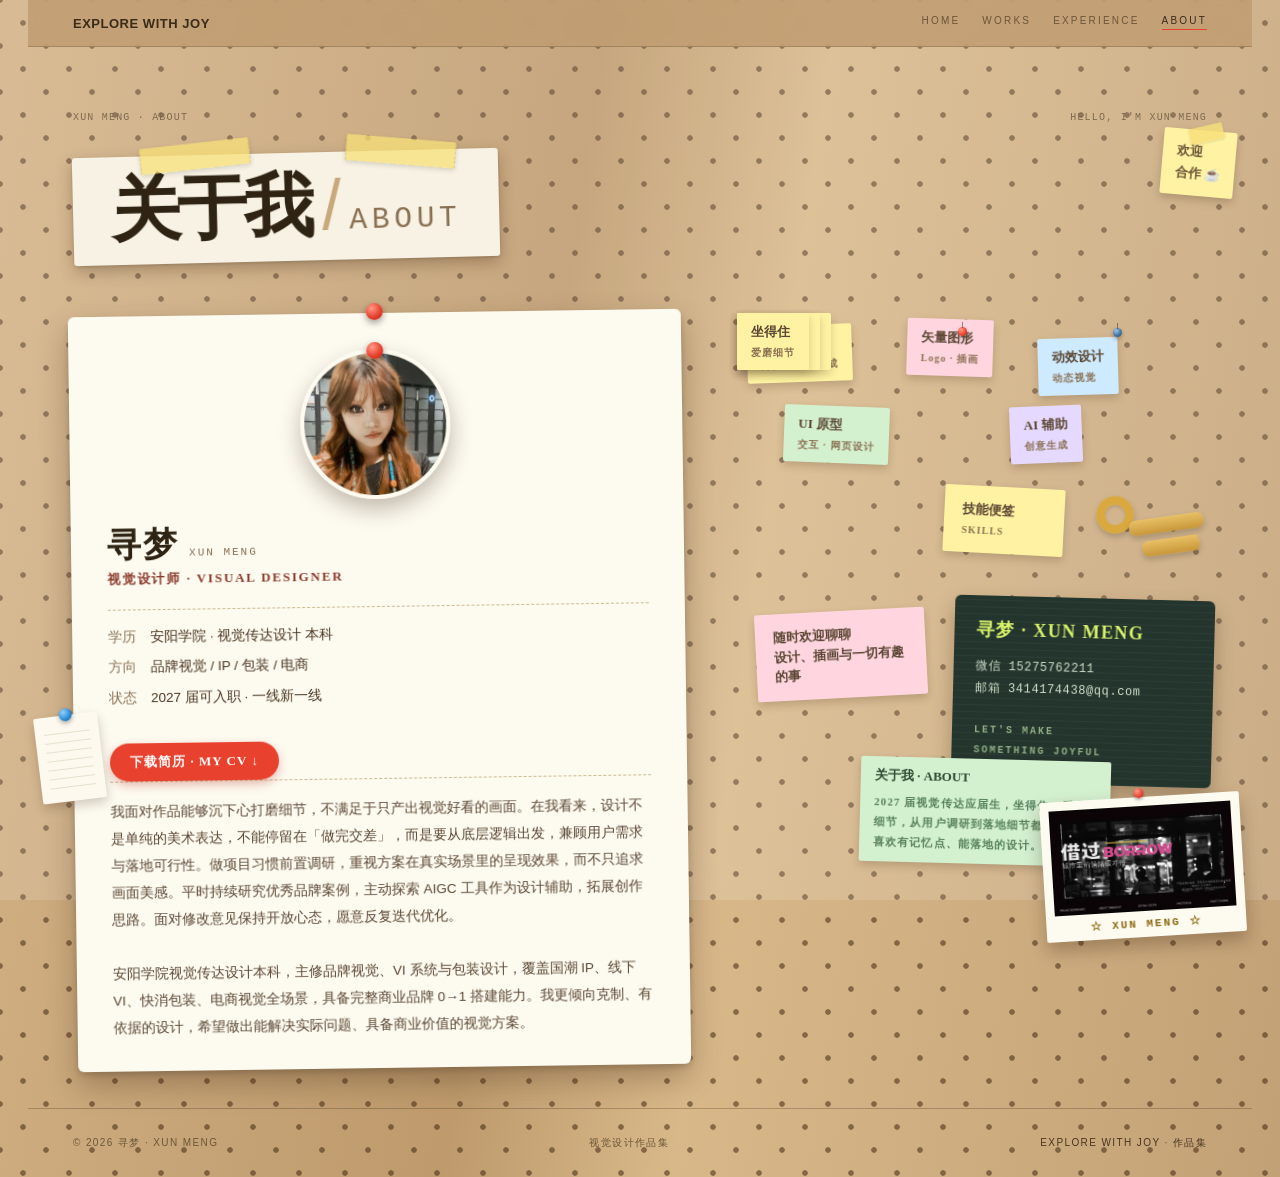
==== about.html @ b4b5da77 "update about.html" ====
<!DOCTYPE html>
<html lang="zh-CN">
<head>
<meta charset="UTF-8">
<meta name="viewport" content="width=device-width, initial-scale=1">
<title>关于 · 寻梦视觉设计作品集</title>
<link rel="stylesheet" href="style.css?v=27">
</head>
<body class="board-page">
<nav class="site-nav">
  <a class="site-logo" href="index.html">EXPLORE WITH JOY</a>
  <div class="site-links">
    <a href="index.html">HOME</a>
    <a href="works.html">WORKS</a>
    <a href="experience.html">EXPERIENCE</a>
    <a href="about.html" class="on">ABOUT</a>
  </div>
</nav>

<span class="board-deco note-yellow">欢迎<br>合作 ☕</span>
<span class="board-deco pin-paper"></span>

<main class="page-main">
  <div class="eyebrow page-eyebrow"><span>XUN MENG · ABOUT</span><span>HELLO, I'M XUN MENG</span></div>
  <div class="tape-title">
    <h1 class="page-title"><span class="t-zh">关于我</span><span class="t-slash">/</span><span class="t-en">ABOUT</span></h1>
    <span class="tape tape-l"></span><span class="tape tape-r"></span>
  </div>

  <div class="about-board">
    <!-- 证件卡 -->
    <div class="id-card">
      <a class="id-avatar" href="works.html" title="查看我的作品集">
        <span class="avatar-img"><img src="assets/avatar.webp" alt="寻梦"></span>
        <span class="avatar-hint">点击查看作品集 →</span>
      </a>
      <h2 class="id-name">寻梦<small>XUN MENG</small></h2>
      <p class="id-role">视觉设计师 · VISUAL DESIGNER</p>
      <dl class="id-meta">
        <div><dt>学历</dt><dd>安阳学院 · 视觉传达设计 本科</dd></div>
        <div><dt>方向</dt><dd>品牌视觉 / IP / 包装 / 电商</dd></div>
        <div><dt>状态</dt><dd>2027 届可入职 · 一线新一线</dd></div>
      </dl>
      <a class="id-cv" href="assets/resume.pdf" download>下载简历 · MY CV ↓</a>
      <p class="id-bio">我面对作品能够沉下心打磨细节，不满足于只产出视觉好看的画面。在我看来，设计不是单纯的美术表达，不能停留在「做完交差」，而是要从底层逻辑出发，兼顾用户需求与落地可行性。做项目习惯前置调研，重视方案在真实场景里的呈现效果，而不只追求画面美感。平时持续研究优秀品牌案例，主动探索 AIGC 工具作为设计辅助，拓展创作思路。面对修改意见保持开放心态，愿意反复迭代优化。<br><br>安阳学院视觉传达设计本科，主修品牌视觉、VI 系统与包装设计，覆盖国潮 IP、线下 VI、快消包装、电商视觉全场景，具备完整商业品牌 0→1 搭建能力。我更倾向克制、有依据的设计，希望做出能解决实际问题、具备商业价值的视觉方案。</p>
    </div>

    <!-- 板上便签与名片 -->
    <div class="about-notes">
      <span class="deco-pin p1"></span><span class="deco-pin p2"></span>
      <div class="note s1 obj clickable" data-href="works.html">平面设计<br><small>海报 · 修图合成</small></div>
      <div class="note s2 obj clickable" data-href="works.html">矢量图形<br><small>Logo · 插画</small></div>
      <div class="note s3 obj clickable" data-href="works.html">动效设计<br><small>动态视觉</small></div>
      <div class="note s4 obj clickable" data-href="works.html">UI 原型<br><small>交互 · 网页设计</small></div>
      <div class="note s5 obj clickable" data-href="works.html">AI 辅助<br><small>创意生成</small></div>
      <div class="note s6 obj clickable" data-href="works.html">国潮 IP<br><small>品牌全案方向</small></div>
      <div class="note s7 obj clickable" data-href="works.html">包装设计<br><small>快消 · 文创</small></div>
      <div class="note s8 obj clickable">坐得住<br><small>爱磨细节</small></div>
      <div class="note n1 obj clickable" data-href="works.html">技能便签<br><small>SKILLS</small></div>
      <div class="business-card obj clickable">
        <span class="bc-brand">寻梦 · XUN MENG</span>
        <p>微信 15275762211<br>邮箱 3414174438@qq.com</p>
        <span class="bc-line">LET'S MAKE<br>SOMETHING JOYFUL</span>
      </div>
      <div class="note n2 obj clickable">随时欢迎聊聊<br>设计、插画与一切有趣的事</div>
      <div class="note n3 obj clickable">关于我 · ABOUT<br><small>2027 届视觉传达应届生，坐得住、爱磨细节，从用户调研到落地细节都自己抠。喜欢有记忆点、能落地的设计。</small></div>
      <span class="deco-keys"><i class="dk-ring"></i><i class="dk-body"></i><i class="dk-body d2"></i></span>
      <span class="deco-postcard"><img src="works/brand/p23.webp" alt="明信片"><i class="dp-pin"></i></span>
    </div>
  </div>
</main>

<footer class="page-foot">
  <span>© 2026 寻梦 · XUN MENG</span>
  <span>视觉设计作品集</span>
  <span><a href="index.html">EXPLORE WITH JOY</a> · <a href="works.html">作品集</a></span>
</footer>
<script src="assets/site.js?v=5"></script>
</body>
</html>
---- style.css ----
*{box-sizing:border-box}html{color-scheme:dark}body{margin:0;background:#000;color:#f7f7f7;font-family:Arial,Helvetica,sans-serif;min-height:100svh;display:flex;flex-direction:column}header,footer{display:flex;justify-content:space-between;gap:20px;color:#707070;font-size:12px;letter-spacing:.12em;padding:30px 40px}header{border-bottom:1px solid #181818}footer{margin-top:auto;letter-spacing:.02em;font-size:13px}main{text-align:center;margin:auto 0;padding:70px 16px 50px}.meta{font-size:18px;margin-bottom:46px}.meta span{color:#777;margin-left:20px}h1{font-size:clamp(28px,5.5vw,96px);line-height:1.22;letter-spacing:-.045em;font-weight:400;margin:0}.intro{display:block}.words{position:relative;display:flex;align-items:center;justify-content:center;min-height:1.32em;margin-top:.06em;touch-action:pan-y pinch-zoom}.word{display:inline-flex;flex-shrink:0}.space{width:.25em}.letter{pointer-events:none;display:inline-grid;position:relative;align-items:center;height:1.08em;flex-shrink:0;transition:padding-inline .3s cubic-bezier(.22,1,.36,1)}.char{grid-area:1/1;line-height:1;justify-self:center}.letter.active .char,.letter.pending .char{visibility:hidden}.letter.returning .char{animation:letter-pop .2s ease-out both}@keyframes letter-pop{from{transform:scale(.92)}to{transform:scale(1)}}.sticker{position:absolute;top:calc(50% + var(--offset,0em));left:50%;translate:-50% -50%;z-index:1;pointer-events:none}.sticker img{display:block;height:var(--height,1.122em);width:auto;max-width:var(--maxwidth,1.377em);object-fit:contain}.hit-layer{position:absolute;inset:0;z-index:3;color:transparent;user-select:none;pointer-events:none;display:flex;align-items:center;justify-content:center}.hit{display:inline-flex;align-items:center;pointer-events:auto;height:1.35em;line-height:1}.description{font-size:clamp(17px,1.7vw,26px);line-height:1.65;margin:50px 0 34px;color:#e5e5e5;letter-spacing:-.015em}.controls{display:flex;justify-content:center;gap:10px}button{font:14px Arial,sans-serif;border:1px solid #303030;background:#101010;color:#ddd;padding:12px 19px;border-radius:999px;cursor:pointer;transition:background .2s,border-color .2s}button:hover{background:#202020;border-color:#555}button:focus-visible{outline:2px solid white;outline-offset:4px}button:disabled{opacity:.4;cursor:wait}.hint{font-size:13px;color:#737373;margin:18px 0 0;min-height:20px}@media(max-width:640px){header,footer{padding:22px 20px;font-size:10px;letter-spacing:.04em}header span:last-child{display:none}main{padding:70px 8px 60px}.meta{font-size:14px;margin-bottom:35px}h1{font-size:5.7vw;letter-spacing:-.04em}.description{margin:38px 22px 28px;font-size:16px}.desktop{display:none}footer{font-size:11px;flex-direction:column;align-items:center;gap:8px}}@media(prefers-reduced-motion:reduce){.letter{transition:none}.letter .char{animation:none!important}.sticker{display:none}}
/* Portfolio composition */
html{background:#080808}body{background:#080808;color:#f2f0e9;min-height:100svh;padding:0 3.5vw;overflow-x:hidden}header,footer{padding:30px 0;font:10px/1.4 'Courier New',monospace;letter-spacing:.08em;color:#898984;align-items:center}header{border-bottom:1px solid #292925}.identity{color:#f2f0e9;font-size:12px;display:flex;align-items:center;gap:10px}.identity b{font-size:26px;color:#d8f36a;font-weight:400}main{width:100%;margin:auto 0;padding:80px 0;text-align:left}.eyebrow{display:flex;justify-content:space-between;font:10px/1.4 'Courier New',monospace;letter-spacing:.12em;color:#90908a;margin:0 0 22px}h1{font-size:12.5vw;letter-spacing:-.075em;line-height:1.1;font-weight:400}.words{min-height:1.5em;margin:0;justify-content:center}.letter,.hit{transition:padding-inline .38s cubic-bezier(.22,1,.36,1)}.hit-layer{justify-content:center}.sticker img{height:.96em;max-width:1.05em}.under-title{display:flex;align-items:flex-start;justify-content:space-between;margin-top:38px;padding-top:26px;border-top:1px solid #292925}.under-title p{margin:0;font-size:14px;line-height:1.9;letter-spacing:.07em}.under-title p span{font-size:12px;color:#777771;letter-spacing:0}.under-title .disciplines{font:10px/1.7 'Courier New',monospace;letter-spacing:.08em;color:#a4a49c;text-align:right}.spark{font-size:48px;color:#d8f36a;line-height:1;position:absolute;left:50%;transform:translateX(-50%)}footer{border-top:1px solid #292925;gap:12px;margin-top:0}.foot-left{display:flex;align-items:center;gap:9px}.dot{width:5px;height:5px;border-radius:50%;background:#d8f36a}.controls{gap:14px}button{padding:7px 0;font:10px 'Courier New',monospace;border:0;border-bottom:1px solid #414139;border-radius:0;background:transparent;color:#96968d}button:hover{background:transparent;color:#d8f36a;border-color:#d8f36a}.hint{position:absolute;width:1px;height:1px;overflow:hidden;clip-path:inset(50%);margin:0}@media(max-width:640px){body{padding:0 6vw}header,footer{padding:22px 0;flex-direction:row;font-size:9px;letter-spacing:0}header span:nth-child(2){display:none}header span:last-child{display:block}.identity{font-size:10px}main{padding:65px 0}.eyebrow{font-size:8px}.edition{display:none}h1{font-size:11.6vw;letter-spacing:-.07em}.under-title{margin-top:28px;gap:20px}.under-title p{font-size:12px}.under-title p span{font-size:10px}.under-title .disciplines{font-size:8px}.spark{display:none}.foot-left{font-size:8px;max-width:125px}.foot-right{display:none}.controls{gap:12px}button{font-size:9px}}

/* Separate the name and word; preserve a single line. */
h1{font-size:11.8vw}.space{width:.28em}.sticker img{height:var(--height,1.12em);max-width:var(--maxwidth,1.377em)}@media(max-width:640px){h1{font-size:10.9vw}}

@media(prefers-reduced-motion:reduce){.letter,.hit{transition:none}}
/* Bold resting title and matching pointer hit areas. */
h1{font-weight:700}

.letter.returning .char{animation:letter-soft-return .62s cubic-bezier(.22,1,.36,1) both}
@keyframes letter-soft-return{0%,20%{opacity:0;transform:scale(.88)}65%{opacity:1;transform:scale(1.035)}100%{opacity:1;transform:scale(1)}}
@media(prefers-reduced-motion:reduce){.letter.returning .char{animation:none}}
/* Scattered editorial typography, generous central whitespace. */
body{padding:0 2.2vw}.editorial-top{display:grid;grid-template-columns:1fr 230px 260px;gap:5vw;align-items:start;border:0;padding:30px 0;color:#c5c3bc;letter-spacing:0;font:13px/1.35 Arial,Helvetica,sans-serif}.editorial-top p{margin:0}.focus-block{display:flex;gap:10px}.small-label{white-space:nowrap}.editorial-top h2{font:italic 15px/1.2 Georgia,serif;color:#89877f;font-weight:400;margin:0 0 19px}.about-block p,.note-block p{font-size:12px;line-height:1.6}.editorial-hero{position:relative;margin:auto 0;padding:72px 0;isolation:isolate}.floating-tag{position:absolute;z-index:4;pointer-events:none;background:#d9d7cd;color:#25251f;padding:8px 12px;border:1px dashed #929188;border-radius:8px;font:15px/1.15 Arial,sans-serif;letter-spacing:-.025em}.tag-one{left:8%;top:21%;transform:rotate(-5deg)}.tag-two{right:5%;top:14%;transform:rotate(4deg)}.tag-three{right:23%;bottom:8%;transform:rotate(-3deg)}.editorial-bottom{display:grid;grid-template-columns:1fr auto 1fr;align-items:end;border:0;padding:24px 0 30px;letter-spacing:0;color:#aaa89f}.folio-note{font:10px/1.4 'Courier New',monospace;margin:0 0 22px}.editorial-bottom .controls{justify-content:flex-start;gap:8px;align-items:center}.editorial-bottom button,.home-pill{display:inline-flex;align-items:center;justify-content:center;min-height:34px;padding:6px 22px;border:1px solid #737168;border-radius:50%;font:12px/1.2 Arial,sans-serif;background:transparent;color:#d8d6ce}.home-pill{background:#e1dfd5;color:#191914;border-color:#e1dfd5}.editorial-bottom button:hover{border-color:#d8f36a;color:#d8f36a}.bottom-middle{font:10px/1.4 Arial,sans-serif;padding-bottom:7px}.bottom-right{display:flex;flex-direction:column;align-items:flex-end;gap:28px}.bottom-right time{font:28px/1 'Courier New',monospace;padding:7px 18px;border:1px solid #737168;border-radius:50%;color:#e1dfd5;font-variant-numeric:tabular-nums}.bottom-right>span{font:9px/1.4 Arial,sans-serif;letter-spacing:.08em}@media(max-width:700px){body{padding:0 5vw}.editorial-top{grid-template-columns:1fr 1fr;gap:25px 16px;padding-top:25px;font-size:11px}.focus-block{grid-column:1/-1}.editorial-top h2{margin-bottom:10px;font-size:13px}.about-block p,.note-block p{font-size:10px}.editorial-hero{padding:85px 0}.floating-tag{font-size:10px;padding:5px 8px}.tag-one{left:3%;top:18%}.tag-two{right:1%;top:21%}.tag-three{right:17%;bottom:12%}.editorial-bottom{grid-template-columns:1fr auto;gap:18px;padding-bottom:22px}.bottom-middle{display:none}.folio-note{font-size:8px;margin-bottom:15px}.editorial-bottom button,.home-pill{padding:6px 11px;font-size:10px;min-height:30px}.editorial-bottom .controls{gap:5px}.bottom-right{gap:18px}.bottom-right time{font-size:21px;padding:6px 12px}.bottom-right>span{font-size:7px}}

.letter,.hit{transition-duration:.55s}
@media(prefers-reduced-motion:reduce){.letter,.hit{transition:none}}

#background-video{position:fixed;inset:0;width:100%;height:100%;object-fit:cover;z-index:0;pointer-events:none;display:none}.video-shade{position:fixed;inset:0;background:rgba(0,0,0,.48);z-index:1;pointer-events:none;display:none}body.has-video #background-video,body.has-video .video-shade{display:block}.editorial-top,.editorial-hero,.editorial-bottom{position:relative;z-index:2}.editorial-bottom .controls{flex-wrap:wrap}.editorial-bottom button[hidden]{display:none}body.has-video .editorial-top,body.has-video .editorial-top h2,body.has-video .editorial-bottom{color:#e7e5dd}

/* User-provided background preview. */
body{background:#080808 none center center / cover no-repeat fixed}body::before{content:"";position:fixed;inset:0;background:rgba(0,0,0,.24);pointer-events:none;z-index:0}.editorial-top,.editorial-top h2,.editorial-bottom{color:#d9dedb}

body{background:#080808}
/* Dark typography over the video. */
body{color:#17201e;background:#e8ece8}body::before{background:rgba(255,255,255,.12)}.video-shade{background:rgba(255,255,255,.24)}
.editorial-top,.editorial-top h2,.editorial-bottom,body.has-video .editorial-top,body.has-video .editorial-top h2,body.has-video .editorial-bottom{color:#24322e}
.editorial-top h2,body.has-video .editorial-top h2{color:#43534d}
.editorial-bottom button,.bottom-right time{color:#17201e;border-color:#52645b;background:rgba(255,255,255,.16)}.home-pill{background:#23352d;color:#f5f6ef;border-color:#23352d}
.editorial-bottom button:hover{background:#23352d;color:#fff;border-color:#23352d}button:focus-visible{outline-color:#23352d}.floating-tag{background:#e2e7de;color:#203128;border-color:#7a8a7d}

.letter.returning .char{animation-duration:var(--exit-duration,620ms)}

/* ========== 作品集站点：导航 / 画廊 / 灯箱 / 关于 ========== */
.site-nav{position:sticky;top:0;z-index:50;display:flex;justify-content:space-between;align-items:center;gap:18px;padding:16px 3.5vw;background:rgba(232,236,232,.9);backdrop-filter:blur(10px);border-bottom:1px solid #c9d0c6}
.site-logo{font:700 13px/1 Arial,sans-serif;letter-spacing:.04em;color:#17201e;text-decoration:none}
.site-links{display:flex;gap:22px}
.site-links a{font:10px/1 Arial,sans-serif;letter-spacing:.22em;color:#5a6a60;text-decoration:none;padding-bottom:3px;border-bottom:1px solid transparent}
.site-links a:hover{color:#23352d}
.site-links a.on{color:#17201e;border-bottom-color:#d8f36a}
.page-main{width:100%;margin:0 auto;padding:64px 3.5vw 40px;max-width:1500px}
.page-eyebrow{margin-bottom:26px}
.page-title{font-size:clamp(38px,6.5vw,84px);letter-spacing:-.05em;line-height:1.05;color:#17201e;margin:0 0 8px}
.title-slash{color:#7a8a7d;font-weight:400;margin:0 .18em}
.cat-tabs{display:flex;flex-wrap:wrap;gap:10px;margin:34px 0 30px}
.cat-tab{display:inline-flex;align-items:baseline;gap:9px;min-height:40px;padding:8px 20px;border:1px solid #b9c2b6;border-radius:999px;background:transparent;color:#3c4c42;font:13px/1 Arial,sans-serif;cursor:pointer;transition:background .2s,border-color .2s,color .2s}
.cat-tab:hover{border-color:#52645b}
.cat-tab.on{background:#23352d;border-color:#23352d;color:#f5f6ef}
.cat-no{font:9px/1 'Courier New',monospace;color:#7a8a7d}
.cat-tab.on .cat-no{color:#d8f36a}
.cat-en{font:8px/1 Arial,sans-serif;letter-spacing:.18em;color:#7a8a7d}
.cat-tab.on .cat-en{color:#a9bba8}
.gallery-wrap{min-height:40vh}
.works-intro{
  max-width:720px;
  margin:0 auto 28px;
  padding:18px 22px;
  background:rgba(253,250,240,.85);
  border-left:3px solid var(--acc,#e8422f);
  border-radius:3px;
  font-size:14.5px;
  line-height:1.9;
  color:#5a4a35;
  box-shadow:0 4px 12px rgba(56,34,14,.12);
  rotate:-0.4deg;
}
.cat-desc{font-size:14px;line-height:1.95;color:#43534d;max-width:920px;margin:0 0 30px}
.cat-tag{display:block;font:700 12px/1.5 Arial,sans-serif;letter-spacing:.18em;color:#17201e;margin-bottom:10px}
.gallery{display:grid;grid-template-columns:repeat(auto-fill,minmax(280px,1fr));gap:18px}
.work-card{margin:0;position:relative;cursor:zoom-in;overflow:hidden;border-radius:6px;background:#dfe4dc;border:1px solid #d3dacd}
.work-card img{display:block;width:100%;height:auto;transition:transform .5s cubic-bezier(.22,1,.36,1)}
.work-card:hover img{transform:scale(1.04)}
.work-card figcaption{position:absolute;left:0;right:0;bottom:0;display:flex;align-items:baseline;gap:10px;padding:26px 16px 12px;background:linear-gradient(transparent,rgba(16,24,20,.82));color:#eef2ec;font-size:12.5px;line-height:1.5;letter-spacing:.02em}
.w-no{font:9px/1 'Courier New',monospace;color:#d8f36a}
.gallery-empty{padding:70px 20px;text-align:center;color:#7a8a7d;font-size:14px;letter-spacing:.06em;border:1px dashed #b9c2b6;border-radius:8px}
.page-foot{display:flex;justify-content:space-between;gap:16px;padding:26px 3.5vw;border-top:1px solid #c9d0c6;color:#7a8a7d;font:10px/1.6 Arial,sans-serif;letter-spacing:.14em}
.page-foot a{color:#43534d;text-decoration:none}
.page-foot a:hover{color:#d8f36a}
.lightbox{position:fixed;inset:0;z-index:200;background:rgba(9,13,11,.93);display:flex;align-items:center;justify-content:center;padding:4vh 4vw}
.lightbox[hidden]{display:none}
.lb-figure{margin:0;display:flex;flex-direction:column;align-items:center;gap:16px;max-width:min(94vw,1500px)}
#lbImg{max-width:100%;max-height:80vh;object-fit:contain;border-radius:4px}
#lbCap{color:#cfd6cf;font:12px/1.6 Arial,sans-serif;letter-spacing:.05em}
.lb-close,.lb-prev,.lb-next{position:fixed;z-index:201;width:52px;height:52px;border-radius:50%;border:1px solid #5a6a60;background:rgba(20,28,24,.5);color:#eef2ec;font:26px/1 Arial,sans-serif;cursor:pointer;display:flex;align-items:center;justify-content:center}
.lb-close{top:22px;right:22px}.lb-prev{left:18px;top:50%;translate:0 -50%}.lb-next{right:18px;top:50%;translate:0 -50%}
.lb-close:hover,.lb-prev:hover,.lb-next:hover{border-color:#d8f36a;color:#d8f36a}
body.lb-open{overflow:hidden}
.about-grid{display:grid;grid-template-columns:1.6fr 1fr;gap:56px;margin-top:38px}
.about-text h2{font:italic 20px/1.3 Georgia,serif;color:#23352d;font-weight:400;margin:34px 0 14px}
.about-text h2:first-child{margin-top:0}
.about-text p{font-size:15px;line-height:2;color:#43534d;margin:0 0 12px}
.about-text strong{color:#17201e}
.skill-list{list-style:none;margin:0;padding:0;display:flex;flex-wrap:wrap;gap:10px}
.skill-list li{border:1px solid #b9c2b6;border-radius:999px;padding:7px 16px;font:12px/1 Arial,sans-serif;color:#3c4c42}
.about-card{position:relative;align-self:start;border:1px solid #c9d0c6;border-radius:10px;background:#f2f4ee;padding:34px 30px 30px;overflow:hidden}
.about-card h3{font:700 12px/1 Arial,sans-serif;letter-spacing:.22em;color:#17201e;margin:0 0 18px}
.about-card dl{display:grid;grid-template-columns:64px 1fr;gap:10px 0;margin:0 0 30px;font-size:13px;line-height:1.5}
.about-card dt{color:#7a8a7d}.about-card dd{color:#23352d;margin:0}
.card-seal{position:absolute;right:-6px;bottom:-10px;width:104px;height:104px;border:1.5px solid #52645b;border-radius:50%;display:flex;align-items:center;justify-content:center;font:700 30px/1 'Courier New',monospace;color:#52645b;rotate:-12deg;opacity:.5}
@media(max-width:700px){.site-nav{padding:14px 5vw}.site-links{gap:14px}.site-links a{letter-spacing:.14em;font-size:9px}.page-main{padding:46px 5vw 30px}.cat-tabs{gap:8px}.cat-tab{padding:7px 13px;font-size:12px;gap:6px}.cat-en{display:none}.gallery{grid-template-columns:repeat(auto-fill,minmax(150px,1fr));gap:10px}.cat-desc{font-size:12.5px}.about-grid{grid-template-columns:1fr;gap:34px}.lb-prev{left:8px}.lb-next{right:8px}.page-foot{flex-direction:column;gap:8px;align-items:center;text-align:center}}

/* ========== v3 洞洞板工作台风格（作品页 / 关于页） ========== */
body.board-page{background-color:var(--board,#c9a97c);color:var(--ink2,#4a3620);background-image:
  radial-gradient(circle at 50% 50%, rgba(66,40,17,.55) 2.4px, rgba(66,40,17,.12) 3px, transparent 3.6px),
  radial-gradient(circle at 50% 50%, rgba(66,40,17,.55) 2.4px, rgba(66,40,17,.12) 3px, transparent 3.6px),
  linear-gradient(98deg,#d3b286 0%,#be9a6c 42%,#d8b889 58%,#c2a176 100%);
  background-size:46px 46px,46px 46px,cover;background-position:0 0,23px 23px,0 0}
.board-page .site-nav{background:var(--navbg,rgba(193,157,113,.86));border-bottom:1px solid rgba(var(--inkrgb,74,54,32),.25);backdrop-filter:blur(8px)}
.board-page .site-logo{color:var(--ink,#3a2c1a)}
.board-page .site-links a{color:var(--ink3,#6b5638)}
.board-page .site-links a:hover{color:#2f2413}
.board-page .site-links a.on{color:var(--ink,#3a2c1a);border-bottom-color:var(--acc,#e8422f)}
.board-page .page-eyebrow{color:var(--ink3,#6b5638)}
.board-page .page-eyebrow span{color:var(--ink3,#6b5638)}
.tape-title{position:relative;display:inline-block;background:#f7f2e3;padding:16px 38px 18px;border-radius:3px;box-shadow:0 6px 16px rgba(56,34,14,.3),0 1px 3px rgba(0,0,0,.15);rotate:-1.4deg;margin:2px 0 8px}
.tape-title .page-title{margin:0;color:#2f2413;font-size:clamp(34px,5.5vw,72px);display:flex;align-items:baseline;gap:.16em}
.tape-title .t-slash{color:var(--board,#c9a97c);font-weight:400}
.tape-title .t-en{font:400 .42em/1 'Courier New',monospace;color:#8a7052;letter-spacing:.16em}
.tape{position:absolute;width:110px;height:26px;top:-12px;background:rgba(247,224,120,.75);box-shadow:0 2px 5px rgba(0,0,0,.14);border-left:1px dashed rgba(120,100,60,.2);border-right:1px dashed rgba(120,100,60,.2)}
.tape-l{left:16%;rotate:-5deg}.tape-r{right:10%;rotate:6deg}
.cat-tabs{margin:42px 0 26px}
.cat-tab{display:inline-flex;align-items:baseline;gap:8px;min-height:42px;padding:10px 22px;border:0;border-radius:2px;box-shadow:0 5px 10px rgba(56,34,14,.22);background:#fff3a3;color:#5a4632;font:700 15px/1 楷体,KaiTi,STKaiti,"Segoe Script",cursive;cursor:pointer;transform:rotate(var(--rot,-2deg));transition:transform .25s cubic-bezier(.22,1,.36,1),box-shadow .25s,background .25s}
.cat-tab .cat-no{font:700 10px/1 'Courier New',monospace;color:var(--accd,#b02313)}
.cat-tab:hover{transform:rotate(0) translateY(-3px);box-shadow:0 9px 16px rgba(56,34,14,.3)}
.cat-tab.on{transform:rotate(0) translateY(-4px) scale(1.05);box-shadow:0 0 0 3px #fff,0 10px 18px rgba(56,34,14,.32);color:#2f2413;z-index:2}
.cat-tab.on::after{content:"";position:absolute;top:-7px;left:50%;margin-left:-6px;width:13px;height:13px;border-radius:50%;background:radial-gradient(circle at 35% 30%,var(--accl,#ff9b87),var(--acc,#e8422f) 55%,var(--accd,#b02313));box-shadow:0 2px 5px rgba(0,0,0,.35)}
.sticky-n1{--rot:-2deg;background:#fff3a3}.sticky-n2{--rot:1.5deg;background:#ffd6e0}.sticky-n3{--rot:-1.2deg;background:#cdeaff}.sticky-n4{--rot:2deg;background:#d3f0cf}.sticky-n5{--rot:-2.4deg;background:#e6d9ff}
.cat-desc{background:rgba(255,250,235,.82);padding:15px 20px;border-radius:6px;box-shadow:0 3px 8px rgba(56,34,14,.18);font-size:14px;line-height:1.95;color:#5a4632;max-width:960px;margin:0 0 34px}
.cat-tag{display:block;font:700 13px/1.5 楷体,KaiTi,STKaiti;letter-spacing:.16em;color:#8a3a2a;margin-bottom:8px}
.gallery{display:grid;grid-template-columns:repeat(auto-fill,minmax(280px,1fr));gap:26px 22px;padding:14px 4px 30px}
.work-card{margin:0;background:#fbf6e8;padding:10px 10px 6px;border-radius:4px;box-shadow:0 8px 16px rgba(56,34,14,.28),0 2px 4px rgba(0,0,0,.14);cursor:zoom-in;position:relative;transform:rotate(var(--tilt,0deg));animation:pin-in .55s cubic-bezier(.22,1,.36,1) both;animation-delay:var(--d,0ms);transition:transform .3s cubic-bezier(.22,1,.36,1),box-shadow .3s}
.tilt-l{--tilt:-1.1deg}.tilt-r{--tilt:1.1deg}
.work-card::before{content:"";position:absolute;top:-8px;left:50%;margin-left:-7px;width:15px;height:15px;border-radius:50%;background:radial-gradient(circle at 35% 30%,var(--accl,#ff9b87),var(--acc,#e8422f) 55%,var(--accd,#b02313));box-shadow:0 3px 6px rgba(0,0,0,.35);z-index:2}
.work-card:hover{transform:rotate(0deg) translateY(-7px) scale(1.025);box-shadow:0 16px 30px rgba(56,34,14,.38),0 3px 6px rgba(0,0,0,.15);z-index:6}
.work-card:hover::before{transform:scale(1.15)}
.thumb{display:block;background:#fff;padding:6px;border:1px solid #e3dbc8;border-radius:2px;overflow:hidden}
.thumb img{display:block;width:100%;height:auto;transition:transform .45s cubic-bezier(.22,1,.36,1)}
.work-card:hover .thumb img{transform:scale(1.05)}
.work-card figcaption{position:static;display:flex;gap:9px;align-items:baseline;padding:10px 5px 5px;background:none;color:#5a4632;font:600 13.5px/1.5 楷体,KaiTi,STKaiti,"Segoe Script",cursive;letter-spacing:.02em}
.w-no{font:700 10px/1 'Courier New',monospace;color:var(--accd,#b02313)}
@keyframes pin-in{0%{opacity:0;transform:translateY(30px) rotate(calc(var(--tilt,0deg)*2.5)) scale(.9)}100%{opacity:1;transform:translateY(0) rotate(var(--tilt,0deg)) scale(1)}}
.gallery-empty{padding:80px 20px;text-align:center;color:var(--ink3,#6b5638);font:700 15px/1.8 楷体,KaiTi,STKaiti;letter-spacing:.05em;background:rgba(255,250,235,.7);border:2px dashed #b9935f;border-radius:8px}
.board-page .page-foot{border-top:1px solid rgba(var(--inkrgb,74,54,32),.3);color:var(--ink3,#6b5638)}
.board-page .page-foot a{color:var(--ink2,#4a3620)}
.board-page .page-foot a:hover{color:var(--acc,#e8422f)}
.board-deco{position:fixed;z-index:3;pointer-events:none}
.note-yellow{right:3.5vw;top:130px;background:#fff3a3;padding:11px 14px;font:700 13px/1.7 楷体,KaiTi,STKaiti;color:var(--ink3,#6b5638);rotate:5deg;box-shadow:0 4px 9px rgba(56,34,14,.22);border-radius:2px}
.note-yellow::after{content:"";position:absolute;top:-5px;right:14px;width:34px;height:16px;background:rgba(247,224,120,.8);rotate:-18deg;box-shadow:0 1px 3px rgba(0,0,0,.12)}
.pin-paper{left:3vw;bottom:11vh;width:64px;height:86px;background:#fdf9ee;rotate:-7deg;box-shadow:0 5px 11px rgba(56,34,14,.22);border-radius:2px}
.pin-paper::before{content:"";position:absolute;top:-7px;left:50%;margin-left:-6px;width:13px;height:13px;border-radius:50%;background:radial-gradient(circle at 35% 30%,#8fd3ff,#2e8fd8 55%,#1a5f96);box-shadow:0 2px 5px rgba(0,0,0,.32)}
.pin-paper::after{content:"";position:absolute;inset:14px 9px;background:repeating-linear-gradient(0deg,#d8cfba 0 1px,transparent 1px 9px);opacity:.6}
.photo-snap{right:5vw;bottom:9vh;width:98px;height:118px;background:#fff url(works/ip/p05.webp) center 42%/cover no-repeat;padding:0;rotate:3.5deg;box-shadow:0 7px 14px rgba(56,34,14,.26);border-radius:2px}
.photo-snap::after{content:"神守人间";position:absolute;left:0;right:0;bottom:0;background:#fff;padding:6px 8px 8px;font:600 11px/1.4 楷体,KaiTi,STKaiti;color:#5a4632;text-align:center}
.lightbox{background:rgba(30,22,12,.93)}
#lbImg{border:14px solid #fdfaf0;box-shadow:0 12px 40px rgba(0,0,0,.55);border-radius:4px}
#lbCap{color:#e9dfc8}
.lb-close,.lb-prev,.lb-next{border-color:#8a7052;color:#f3ead6;background:rgba(40,28,14,.55)}
.lb-close:hover,.lb-prev:hover,.lb-next:hover{border-color:var(--acc,#e8422f);color:var(--accl,#ffb3a6)}
@media(max-width:700px){body.board-page{background-size:38px 38px,38px 38px,cover;background-position:0 0,19px 19px,0 0}.tape-title{padding:14px 22px 15px;rotate:-2deg}.tape{width:70px;height:20px;top:-9px}.cat-tabs{gap:9px}.cat-tab{padding:8px 15px;font-size:13px}.gallery{grid-template-columns:repeat(auto-fill,minmax(148px,1fr));gap:18px 12px}.work-card{padding:7px 7px 4px}.work-card figcaption{font-size:11.5px}.note-yellow{display:none}.pin-paper{display:none}.photo-snap{display:none}}

/* ========== v3 关于页：证件卡 / 便签 / 名片 ========== */
.about-board{display:grid;grid-template-columns:1.5fr 1.15fr;gap:52px;margin-top:44px;align-items:start}
.id-card{position:relative;background:#fdfaf0;border-radius:6px;box-shadow:0 14px 30px rgba(56,34,14,.3),0 3px 6px rgba(0,0,0,.16);padding:36px 36px 30px;rotate:-.8deg;animation:pin-in .6s cubic-bezier(.22,1,.36,1) both}
.id-card::before{content:"";position:absolute;top:-10px;left:50%;margin-left:-8px;width:17px;height:17px;border-radius:50%;background:radial-gradient(circle at 35% 30%,var(--accl,#ff9b87),var(--acc,#e8422f) 55%,var(--accd,#b02313));box-shadow:0 3px 7px rgba(0,0,0,.38);z-index:2}
.id-avatar{display:block;position:relative;width:150px;height:150px;margin:0 auto 24px;text-decoration:none;border-radius:50%;animation:pin-in .6s cubic-bezier(.22,1,.36,1) both}
.avatar-img{display:flex;align-items:center;justify-content:center;width:100%;height:100%;border-radius:50%;background:repeating-linear-gradient(45deg,#e9e2ce 0 8px,#f4eedd 8px 16px);border:4px solid #fdfaf0;box-shadow:0 10px 22px rgba(56,34,14,.3),inset 0 0 0 2px #e3dbc8;overflow:hidden;transition:transform .3s cubic-bezier(.22,1,.36,1),box-shadow .3s;rotate:-2deg}
.avatar-img img{display:block;width:100%;height:100%;object-fit:cover}
.avatar-seal{width:58px;height:58px;border-radius:50%;border:2.5px solid #8a3a2a;display:flex;align-items:center;justify-content:center;font:700 26px/1 楷体,KaiTi,STKaiti;color:#8a3a2a;background:#fdfaf0;rotate:8deg;box-shadow:0 2px 5px rgba(0,0,0,.12)}
.id-avatar::before{content:"";position:absolute;top:-7px;left:50%;margin-left:-8px;width:17px;height:17px;border-radius:50%;background:radial-gradient(circle at 35% 30%,var(--accl,#ff9b87),var(--acc,#e8422f) 55%,var(--accd,#b02313));box-shadow:0 3px 7px rgba(0,0,0,.38);z-index:2}
.avatar-hint{position:absolute;left:50%;bottom:-30px;translate:-50% 0;white-space:nowrap;font:700 12px/1.5 楷体,KaiTi,STKaiti;color:var(--ink3,#6b5638);background:rgba(255,250,235,.92);padding:5px 12px;border-radius:999px;box-shadow:0 3px 8px rgba(56,34,14,.22);opacity:0;transition:opacity .25s,transform .25s}
.id-avatar:hover .avatar-img{transform:scale(1.06) rotate(0);box-shadow:0 16px 30px rgba(56,34,14,.38)}
.id-avatar:hover .avatar-hint{opacity:1;transform:translateY(-4px)}
.id-avatar:hover{rotate:0deg}
.id-name{font:700 34px/1.1 楷体,KaiTi,STKaiti;color:#2f2413;margin:0 0 6px;letter-spacing:.06em}
.id-name small{font:400 11px/1 'Courier New',monospace;color:#8a7052;letter-spacing:.18em;margin-left:10px}
.id-role{font:600 13px/1.5 楷体,KaiTi,STKaiti;color:#8a3a2a;letter-spacing:.14em;margin:0 0 20px}
.id-meta{display:grid;gap:9px;margin:0 0 18px;border-top:1px dashed #cbb98f;padding-top:16px}
.id-meta>div{display:flex;gap:14px;font-size:13.5px;line-height:1.6}
.id-meta dt{color:#8a7052;white-space:nowrap}
.id-meta dd{color:var(--ink2,#4a3620);margin:0}
.id-bio{font-size:13.5px;line-height:2;color:#5a4632;margin:0;border-top:1px dashed #cbb98f;padding-top:16px}
.about-notes{display:flex;flex-wrap:wrap;gap:14px;position:relative}
.note{background:#fff3a3;padding:9px 14px;border-radius:2px;box-shadow:0 4px 9px rgba(56,34,14,.2);font:700 13px/1.5 楷体,KaiTi,STKaiti;color:#5a4632;rotate:var(--nr,0deg)}
.note small{color:#8a7052;font-size:10px;letter-spacing:.1em}
.s1{--nr:-2deg;background:#fff3a3}.s2{--nr:1.8deg;background:#ffd6e0}.s3{--nr:-1.6deg;background:#cdeaff}.s4{--nr:2.2deg;background:#d3f0cf}.s5{--nr:-2.3deg;background:#e6d9ff}
.n1{--nr:3deg;background:#fff3a3;padding:14px 18px;align-self:start}
.n2{--nr:-3deg;background:#ffd6e0;padding:14px 18px;align-self:end}
.business-card{width:min(100%,260px);background:#23352d;color:#f3ead6;border-radius:6px;padding:24px 22px;box-shadow:0 10px 20px rgba(56,34,14,.3);rotate:1.5deg;position:relative;overflow:hidden}
.business-card::before{content:"";position:absolute;inset:0;background:repeating-linear-gradient(0deg,rgba(255,255,255,.04) 0 1px,transparent 1px 7px);pointer-events:none}
.bc-brand{display:block;font:700 18px/1.2 楷体,KaiTi,STKaiti;color:#d8f36a;letter-spacing:.08em;margin-bottom:14px}
.business-card p{margin:0 0 18px;font:12px/1.9 'Courier New',monospace;color:#cfe0c8;letter-spacing:.05em}
.bc-line{font:700 10px/1.7 'Courier New',monospace;color:#8fae82;letter-spacing:.2em}
@media(max-width:700px){.about-board{grid-template-columns:1fr;gap:34px}.id-card{padding:24px 20px 20px;rotate:0}.id-name{font-size:26px}.about-notes{gap:10px}.business-card{width:100%}}

/* ========== v4 海底世界（作品页） ========== */
body.ocean-page{background:#06203a;color:#e8f4ff;min-height:100svh;overflow-x:hidden}
.ocean-nav{background:rgba(3,12,22,.42);border-bottom:1px solid rgba(140,200,255,.14);backdrop-filter:blur(8px)}
.ocean-nav .site-logo{color:#d8f3ff}
.ocean-nav .site-links a{color:#9fc8e8}
.ocean-nav .site-links a:hover{color:#fff}
.ocean-nav .site-links a.on{color:#fff;border-bottom-color:#7fe9ff}
.sea-bg{position:fixed;inset:0;z-index:0;pointer-events:none;overflow:hidden}
#ocean-video{position:absolute;inset:0;width:100%;height:100%;object-fit:cover}
.ocean-shade{position:absolute;inset:0;background:linear-gradient(180deg,rgba(2,10,20,.42),rgba(2,10,20,.28) 55%,rgba(2,8,16,.6));pointer-events:none}
.sea-main{position:relative;z-index:2;padding:36px 3.5vw 10px;pointer-events:none}
.sea-eyebrow{margin-bottom:18px;color:#8fc8e8}
.sea-eyebrow span{color:#8fc8e8}
.sea-title{font-size:clamp(34px,5vw,66px);letter-spacing:-.03em;color:#eaf7ff;text-shadow:0 0 26px rgba(120,220,255,.4),0 0 60px rgba(120,220,255,.2);line-height:1.05;margin:0}
.sea-sub{display:block;font:10px/1.8 'Courier New',monospace;color:#7fb4d8;letter-spacing:.28em;margin-top:10px}
.sea-hint{margin:16px 0 0;font:700 14px/1.6 楷体,KaiTi,STKaiti;color:#bfe2ff;opacity:.9;text-shadow:0 2px 8px rgba(0,0,0,.5);letter-spacing:.04em}
.sea-stage{position:fixed;inset:0;z-index:1;cursor:default}
.sea-fish{position:absolute;cursor:pointer;z-index:1;filter:drop-shadow(0 8px 12px rgba(0,0,0,.35));will-change:left,top;user-select:none;-webkit-tap-highlight-color:transparent}
.sea-fish img{display:block;height:var(--h,150px);width:auto;animation:swim calc(var(--swimd,2.6s)) ease-in-out infinite}
.sea-fish .fish-tag{position:absolute;top:-30px;left:50%;translate:-50% 0;background:rgba(8,26,44,.74);color:#cfe9ff;border:1px solid rgba(140,200,255,.42);padding:4px 12px;border-radius:999px;font:700 12px/1.5 楷体,KaiTi,STKaiti;white-space:nowrap;box-shadow:0 3px 9px rgba(0,0,0,.35);letter-spacing:.04em;backdrop-filter:blur(4px)}
.sea-fish:hover{filter:drop-shadow(0 0 16px rgba(160,230,255,.55));transform:scale(1.06)}
.sea-fish.active{filter:drop-shadow(0 0 20px rgba(255,190,90,.6));z-index:4}
@keyframes swim{0%,100%{rotate:-3deg}50%{rotate:3deg}}
.bubble-layer{position:fixed;inset:0;z-index:6;pointer-events:none}
.bubble{position:absolute;width:104px;height:104px;border-radius:50%;border:2px solid rgba(160,220,255,.6);background:rgba(9,38,66,.6) center/cover no-repeat;pointer-events:auto;cursor:zoom-in;box-shadow:inset 0 0 20px rgba(140,210,255,.4),0 8px 16px rgba(0,0,0,.45);opacity:1;transform:scale(1)}
.bubble::before{content:"";position:absolute;left:21%;top:15%;width:19px;height:15px;border-radius:50%;background:rgba(255,255,255,.7);filter:blur(3px)}
.bubble::after{content:attr(title);position:absolute;left:50%;bottom:-30px;translate:-50% 0;white-space:nowrap;font:600 11px/1.4 楷体,KaiTi,STKaiti;color:#cfe9ff;background:rgba(8,26,44,.7);padding:3px 9px;border-radius:999px;opacity:0;transition:opacity .2s;letter-spacing:.02em}
.bubble:hover{transform:scale(1.13)!important}
.bubble:hover::after{opacity:1}
.bubble.spawn{opacity:0;transform:scale(0)}
.sea-foot{border-top:1px solid rgba(140,200,255,.14);color:#7fb4d8}
.sea-foot a{color:#bfe2ff}
.sea-foot a:hover{color:#7fe9ff}
.ocean-page .lightbox{background:rgba(3,10,20,.94)}
.ocean-page #lbImg{border:none;box-shadow:0 0 0 1px rgba(140,210,255,.4),0 18px 50px rgba(0,0,0,.6);border-radius:6px}
.ocean-page #lbCap{color:#bfe2ff}
.ocean-page .lb-close,.ocean-page .lb-prev,.ocean-page .lb-next{border-color:#3c6c96;color:#d8f3ff;background:rgba(6,20,36,.6)}
.ocean-page .lb-close:hover,.ocean-page .lb-prev:hover,.ocean-page .lb-next:hover{border-color:#7fe9ff;color:#7fe9ff}
@media(max-width:700px){.sea-main{padding:26px 5vw 8px}.sea-title{font-size:11vw}.sea-sub{letter-spacing:.16em;font-size:8px}.sea-hint{font-size:12px}.sea-fish img{height:calc(var(--h,150px)*0.72)}.bubble{width:82px;height:82px}.bubble::after{display:none}}

/* ========== v5 首页：洞洞板工作台欢迎页 ========== */
.home-wrap{position:relative;z-index:2;display:grid;grid-template-columns:210px 1fr;gap:26px;max-width:1240px;margin:0 auto;padding:30px 3.5vw 36px;align-items:start}
.board-side{position:sticky;top:86px;background:rgba(253,250,240,.9);border-radius:6px;box-shadow:0 10px 22px rgba(56,34,14,.22);padding:22px 18px;border:1px solid rgba(74,54,32,.16)}
.side-brand{display:flex;flex-direction:column;gap:5px;padding-bottom:16px;border-bottom:1px dashed #cbb98f}
.side-name{font:700 22px/1.1 楷体,KaiTi,STKaiti;color:#2f2413;letter-spacing:.1em}
.side-tag{font:700 10px/1.5 'Courier New',monospace;color:var(--accd,#b02313);letter-spacing:.18em}
.side-sub{font:10px/1.8 'Courier New',monospace;color:#8a7052;letter-spacing:.14em;margin-top:4px}
.side-legend{padding:14px 0;border-bottom:1px dashed #cbb98f}
.legend-title{display:block;font:700 9px/1.5 'Courier New',monospace;color:#8a7052;letter-spacing:.3em;margin-bottom:10px}
.side-legend ul{list-style:none;margin:0;padding:0;display:flex;flex-direction:column;gap:8px}
.side-legend li{font:600 12px/1.4 楷体,KaiTi,STKaiti;color:#5a4632;display:flex;align-items:center;gap:9px}
.dot{width:11px;height:11px;border-radius:50%;box-shadow:0 1px 3px rgba(0,0,0,.2);flex:none}
.dot.y{background:#f2c94c}.dot.b{background:#3d6f9e}.dot.r{background:var(--acc,#e8422f)}.dot.g{background:#58a15c}.dot.p{background:#8e7cc3}.dot.o{background:#e8872f}
.side-footnote{font:600 10px/2 'Courier New',monospace;color:#8a7052;letter-spacing:.12em;padding:14px 0}
.side-sign{display:block;font:700 15px/1.4 楷体,KaiTi,STKaiti;color:var(--ink,#3a2c1a);rotate:-3deg;margin-top:4px}

.board-panel{position:relative;border-radius:10px;padding:28px 26px 22px;min-height:560px;
  background:
    radial-gradient(circle at 50% 50%, rgba(255,255,255,.9) 1.5px, rgba(255,255,255,.28) 2.2px, transparent 3px),
    radial-gradient(circle at 50% 50%, rgba(255,255,255,.9) 1.5px, rgba(255,255,255,.28) 2.2px, transparent 3px),
    repeating-linear-gradient(0deg, rgba(0,0,0,.03) 0 2px, transparent 2px 52px),
    linear-gradient(98deg, #f5ebd8 0%, #ece1c7 38%, #f2e8d4 62%, #e4d8bb 100%),
    linear-gradient(180deg, rgba(255,255,255,.55) 0%, rgba(255,255,255,.22) 18%, transparent 45%),
    radial-gradient(130% 95% at 12% 0%, rgba(255,255,255,.65), transparent 52%);
  background-size:22px 22px,22px 22px,100% 100%,100% 100%,100% 100%,100% 100%;
  background-position:0 0,11px 11px,0 0,0 0,0 0,0 0;
  box-shadow:
    inset 0 0 0 1.5px rgba(255,255,255,.85),
    inset 0 1px 0 rgba(255,255,255,.7),
    inset 0 0 0 4px rgba(120,96,60,.45),
    0 16px 34px rgba(56,34,14,.30),0 4px 8px rgba(0,0,0,.10)}
.panel-tape{position:absolute;width:120px;height:26px;top:-11px;background:rgba(247,224,120,.85);box-shadow:0 2px 5px rgba(0,0,0,.14);border-left:1px dashed rgba(120,100,60,.2);border-right:1px dashed rgba(120,100,60,.2)}
.panel-tape.tl{left:9%;rotate:-4deg}.panel-tape.tr{right:9%;rotate:5deg}

.obj{position:absolute;animation:pin-in .6s cubic-bezier(.22,1,.36,1) backwards;transform:translate(0,0) scale(1) rotate(var(--r,0deg));transition:transform .55s cubic-bezier(.22,1,.36,1),opacity .45s,filter .45s,box-shadow .45s;will-change:transform}
.obj.clickable{cursor:pointer}
.obj.dim{animation:none;transform:translate(var(--dx,0px),var(--dy,0px)) scale(.84) rotate(var(--r,0deg));opacity:.5;filter:blur(1.5px) saturate(.8);z-index:1}
.obj.front{animation:none;transform:translate(0,calc(var(--fy,18px) * -1)) scale(var(--fs,1.15)) rotate(0deg);opacity:1;filter:none;z-index:30;box-shadow:0 24px 46px rgba(56,34,14,.42)}
/* 01 钥匙串 + 黄色吊牌 */
.key-tag{left:5%;top:6%;animation-delay:.1s;--r:-2.5deg;--dx:-38px;--dy:-34px}
.keyring{display:block;width:34px;height:34px;border:5px solid #8b9a86;border-radius:50%;margin:0 auto 2px;box-shadow:inset 0 1px 2px rgba(0,0,0,.2)}
.tag-board{position:relative;width:228px;background:#f2c94c;border-radius:5px;box-shadow:0 8px 18px rgba(56,34,14,.3);padding:18px 18px 16px}
.tag-board::before{content:"";position:absolute;top:-8px;left:50%;margin-left:-5px;width:10px;height:10px;border-radius:50%;background:#efe9da;border:1.5px solid var(--board,#c9a97c);box-shadow:inset 0 0 0 2px #f2c94c}
.tag-no{display:inline-block;font:700 12px/1 'Courier New',monospace;color:#8a6a10;background:rgba(255,255,255,.5);padding:4px 7px;border-radius:3px;margin-bottom:8px}
.tag-en{display:block;font:700 10px/1.5 'Courier New',monospace;color:#6e5308;letter-spacing:.24em;margin-bottom:6px}
.tag-board strong{display:block;font:700 30px/1.2 楷体,KaiTi,STKaiti;color:var(--ink2,#4a3620);letter-spacing:.08em;margin-bottom:6px}
.tag-board p{margin:0;font:12px/1.9 楷体,KaiTi,STKaiti;color:#6e5308}
/* 02 透明亚克力展示板 */
.acrylic{left:34%;top:7%;width:390px;background:rgba(255,255,255,.5);backdrop-filter:blur(5px);border:1.5px solid rgba(255,255,255,.85);border-radius:8px;box-shadow:0 10px 26px rgba(56,34,14,.22),inset 0 0 30px rgba(255,255,255,.35);padding:22px 24px 20px;color:var(--ink,#3a2c1a);text-decoration:none;animation-delay:.24s;z-index:2;--r:.6deg;--dx:-46px;--dy:-26px;--fs:1.08}
.acrylic:hover{transform:rotate(0) translateY(-6px) scale(1.02);box-shadow:0 18px 36px rgba(56,34,14,.3),inset 0 0 30px rgba(255,255,255,.45)}
.acry-no{display:inline-block;font:700 12px/1 'Courier New',monospace;color:#3d6f9e;background:rgba(61,111,158,.12);padding:4px 7px;border-radius:3px;margin-bottom:8px}
.acry-en{display:block;font:700 11px/1.5 'Courier New',monospace;color:#3d6f9e;letter-spacing:.22em;margin-bottom:4px}
.acry-zh{display:block;font:700 26px/1.2 楷体,KaiTi,STKaiti;color:#2f2413;letter-spacing:.1em;margin-bottom:8px}
.acry-desc{margin:0 0 12px;font:11px/1.8 'Courier New',monospace;color:var(--ink3,#6b5638)}
.acry-list{list-style:none;margin:0 0 12px;padding:0;display:grid;grid-template-columns:1fr 1fr;gap:6px}
.acry-list li{font:700 13px/1.6 楷体,KaiTi,STKaiti;color:var(--ink,#3a2c1a);padding:5px 9px;background:rgba(255,255,255,.6);border-radius:3px;border:1px dashed rgba(74,54,32,.22)}
.acry-go{display:inline-block;font:700 12px/1.6 楷体,KaiTi,STKaiti;color:var(--accd,#b02313);border-bottom:1.5px dashed var(--accd,#b02313)}
/* 03 人像证件卡 */
.home-card{right:5%;top:6%;width:186px;background:#fdfaf0;border-radius:6px;box-shadow:0 12px 24px rgba(56,34,14,.3);padding:16px 14px 14px;text-align:center;text-decoration:none;color:#2f2413;animation-delay:.36s;z-index:2;--r:2deg;--dx:40px;--dy:-26px}
.home-card:hover{transform:rotate(0) translateY(-6px) scale(1.03);box-shadow:0 18px 32px rgba(56,34,14,.36)}
.pin-dot{position:absolute;top:-8px;left:50%;margin-left:-7px;width:15px;height:15px;border-radius:50%;background:radial-gradient(circle at 35% 30%,var(--accl,#ff9b87),var(--acc,#e8422f) 55%,var(--accd,#b02313));box-shadow:0 3px 6px rgba(0,0,0,.35);z-index:2}
.card-avatar{display:block;width:120px;height:120px;object-fit:cover;border-radius:50%;margin:0 auto 10px;border:4px solid #fdfaf0;box-shadow:0 6px 14px rgba(56,34,14,.28),inset 0 0 0 2px #e3dbc8;rotate:-2deg}
.card-name{display:block;font:700 22px/1.2 楷体,KaiTi,STKaiti;letter-spacing:.1em;margin-bottom:3px}
.card-role{display:block;font:700 9px/1.5 'Courier New',monospace;color:#8a7052;letter-spacing:.2em;margin-bottom:8px}
.card-cv{display:inline-block;font:700 12px/1.6 楷体,KaiTi,STKaiti;color:#fff;background:#3d6f9e;padding:5px 14px;border-radius:999px}
/* 04 技能便签 */
.skill-tags{left:6%;top:52%;width:230px;background:#fdf9ee;border-radius:4px;box-shadow:0 8px 16px rgba(56,34,14,.24);padding:15px 16px 14px;animation-delay:.5s;--r:-1.6deg;--dx:-32px;--dy:36px}
.skills{display:flex;flex-wrap:wrap;gap:7px;margin-top:10px}
.skills i{font:600 12px/1.5 楷体,KaiTi,STKaiti;color:var(--ink,#3a2c1a);background:#cdeaff;padding:4px 10px;border-radius:3px;box-shadow:0 2px 4px rgba(56,34,14,.12);rotate:var(--sr,0deg)}
.skills i:nth-child(2n){background:#ffd6e0;--sr:1.5deg}.skills i:nth-child(3n){background:#d3f0cf;--sr:-1deg}
/* 05 信封卡片 */
.mail-env{right:6%;top:46%;width:232px;background:#fdfaf0;border-radius:5px;box-shadow:0 10px 20px rgba(56,34,14,.26);padding:16px 16px 14px;animation-delay:.62s;--r:-1.2deg;--dx:38px;--dy:34px}
.env-flap{position:absolute;top:0;left:0;right:0;height:26px;background:linear-gradient(180deg,#f2e6c8,#e9d9b2);clip-path:polygon(0 0,100% 0,50% 100%)}
.mail-env .tag-no{margin-top:32px}
.env-mail{font:700 12px/1.7 'Courier New',monospace;color:var(--ink,#3a2c1a);margin:8px 0 2px;word-break:break-all}
.env-loc{font:11px/1.7 'Courier New',monospace;color:#8a7052;margin:0}
.env-stamp{position:absolute;right:12px;bottom:12px;width:34px;height:34px;border:2px dashed var(--acc,#e8422f);border-radius:4px;display:flex;align-items:center;justify-content:center;font-size:17px;color:var(--acc,#e8422f);rotate:9deg}
/* 装饰 */
.qr-card{left:38%;bottom:10%;width:108px;background:#fff;border-radius:4px;box-shadow:0 7px 14px rgba(56,34,14,.22);padding:9px;rotate:2.5deg;text-align:center;animation-delay:.74s}
.qr-sq{display:block;width:100%;aspect-ratio:1;background:repeating-conic-gradient(#2f2413 0 25%,#fff 0 50%) 0 0/46% 46%;mask-image:repeating-linear-gradient(90deg,#000 0 7px,#0000 7px 13px);-webkit-mask-image:repeating-linear-gradient(90deg,#000 0 7px,#0000 7px 13px);filter:contrast(2)}
.qr-cap{display:block;font:700 8px/1.6 'Courier New',monospace;color:#8a7052;letter-spacing:.26em;margin-top:4px}
.sticker{position:absolute;font:700 13px/1.6 楷体,KaiTi,STKaiti;color:#5a4632;background:#fff3a3;padding:5px 12px;border-radius:3px;box-shadow:0 3px 7px rgba(56,34,14,.2);animation-delay:.84s}
.st-1{left:56%;bottom:12%;rotate:-4deg;background:#ffd6e0}
.st-2{right:3.5%;bottom:8%;rotate:3deg;background:#d3f0cf}
@media(max-width:900px){.home-wrap{grid-template-columns:1fr;padding:20px 4vw 30px}.board-side{position:static;display:grid;grid-template-columns:1fr 1fr;gap:12px;padding:14px 16px}.side-legend,.side-footnote{border-bottom:none}.side-brand{border-bottom:none}}
@media(max-width:700px){.board-panel{min-height:760px;padding:24px 14px 16px}.acrylic{left:50%;top:6%;translate:-50% 0;width:min(92%,360px);right:auto}.key-tag{left:4%;top:2%}.home-card{right:4%;top:2%}.tag-board{width:196px}.skill-tags{left:4%;top:44%;width:200px}.mail-env{right:4%;top:42%;width:200px}.qr-card{left:8%;bottom:5%}.st-1{left:42%;bottom:4%}.st-2{right:4%;bottom:2%}}

/* 置顶/散开状态下 hover 保持原状，不被 .acrylic:hover 等覆盖 */
.obj.front:hover{transform:translate(0,calc(var(--fy,18px) * -1)) scale(var(--fs,1.15)) rotate(0deg);box-shadow:0 24px 46px rgba(56,34,14,.42)}
.obj.dim:hover{transform:translate(var(--dx,0px),var(--dy,0px)) scale(.84) rotate(var(--r,0deg));opacity:.5;filter:blur(1.5px) saturate(.8)}

/* ===== 纸标图钉光标（全站） ===== */
body.paper-cursor{cursor:none}
body.paper-cursor a,body.paper-cursor .clickable,body.paper-cursor button,body.paper-cursor .obj{cursor:none}
.paper-follower{position:fixed;left:0;top:0;width:26px;height:24px;z-index:99999;pointer-events:none;transition:transform .16s cubic-bezier(.22,1,.36,1),opacity .25s;will-change:left,top,transform;filter:drop-shadow(0 3px 4px rgba(56,34,14,.35));opacity:0}
.paper-follower.visible{opacity:1}
.paper-follower .pf-body{position:absolute;left:0;top:2px;width:22px;height:17px;background:#f2c94c;border-radius:2px;box-shadow:inset 0 0 0 1.5px rgba(110,83,8,.42);transform:rotate(-6deg)}
.paper-follower .pf-pin{position:absolute;left:6px;top:-4px;width:7px;height:7px;border-radius:50%;background:radial-gradient(circle at 35% 30%,var(--accl,#ffb39b),var(--acc,#e8422f) 60%,var(--accd,#b02313));box-shadow:0 1px 2px rgba(0,0,0,.3)}
.paper-follower .pf-tip{position:absolute;right:-2px;bottom:-2px;width:0;height:0;border-left:6px solid transparent;border-right:6px solid transparent;border-bottom:9px solid var(--accd,#b02313);transform:rotate(35deg)}
.paper-follower.hot{transform:scale(1.4)}
.paper-follower.hot .pf-body{background:#ffb27a;box-shadow:inset 0 0 0 1.5px rgba(176,35,19,.45)}
.paper-follower.down{transform:scale(.82)}

/* ===== 经历页 · 洞洞板时间线 ===== */
.exp-panel{position:relative;background:#efe9da;border-radius:10px;box-shadow:inset 0 0 0 1px rgba(74,54,32,.14),0 16px 34px rgba(56,34,14,.3);padding:40px 34px 34px;min-height:640px;background-image:radial-gradient(circle at 50% 50%,rgba(74,54,32,.5) 2px,rgba(74,54,32,.14) 2.6px,transparent 3.2px);background-size:44px 44px}
.exp-head{text-align:center;margin-bottom:26px}
.exp-head .tape{display:inline-block;font:700 20px/1.4 楷体,KaiTi,STKaiti;color:var(--ink2,#4a3620);background:#fff3a3;padding:7px 26px;border-radius:2px;box-shadow:0 3px 7px rgba(56,34,14,.22);rotate:-2deg;position:relative}
.exp-head .tape::before,.exp-head .tape::after{content:"";position:absolute;top:-6px;width:54px;height:16px;background:rgba(247,224,120,.85);rotate:-4deg;box-shadow:0 1px 3px rgba(0,0,0,.12)}
.exp-head .tape::before{left:-12px;rotate:-14deg}
.exp-head .tape::after{right:-12px;rotate:12deg}
.exp-head p{font:12px/1.8 'Courier New',monospace;color:#8a7052;letter-spacing:.14em;margin:12px 0 0}
.exp-list{display:flex;flex-direction:column;gap:22px;position:relative}
.exp-list::before{content:"";position:absolute;left:118px;top:14px;bottom:14px;width:2px;background:repeating-linear-gradient(180deg,var(--board,#c9a97c) 0 8px,transparent 8px 14px)}
.exp-item{display:grid;grid-template-columns:118px 1fr;gap:22px;align-items:start;animation:pin-in .6s cubic-bezier(.22,1,.36,1) backwards}
.exp-year{text-align:right;font:700 15px/1.3 'Courier New',monospace;color:#3d6f9e;letter-spacing:.05em;padding-top:6px}
.exp-year small{display:block;font:600 10px/1.6 'Courier New',monospace;color:#8a7052;letter-spacing:.1em}
.exp-card{position:relative;background:#fdfaf0;border-radius:5px;box-shadow:0 7px 16px rgba(56,34,14,.2);padding:16px 18px 14px}
.exp-card::before{content:"";position:absolute;top:-8px;left:50%;margin-left:-5px;width:10px;height:10px;border-radius:50%;background:#efe9da;border:1.5px solid var(--board,#c9a97c);box-shadow:inset 0 0 0 2px #fdfaf0}
.exp-card h3{margin:0 0 6px;font:700 16px/1.4 楷体,KaiTi,STKaiti;color:var(--ink,#3a2c1a);letter-spacing:.05em}
.exp-card p{margin:0;font:12px/1.9 楷体,KaiTi,STKaiti;color:var(--ink3,#6b5638)}
.exp-card .exp-tag{display:inline-block;font:700 9px/1.5 'Courier New',monospace;color:#fff;background:#58a15c;padding:2px 8px;border-radius:999px;letter-spacing:.08em;margin-bottom:7px}
.exp-item:nth-child(odd) .exp-card{rotate:-.6deg}
.exp-item:nth-child(even) .exp-card{rotate:.7deg}
.exp-item:nth-child(2) .exp-card{background:#fff8e3}
.exp-item:nth-child(4) .exp-card{background:#f2f7ff}
.exp-note{margin:26px 0 0;text-align:center;font:600 11px/1.8 'Courier New',monospace;color:#8a7052;letter-spacing:.1em}
.exp-note a{color:var(--accd,#b02313);text-decoration:none;border-bottom:1.5px dashed var(--accd,#b02313)}

/* ===== 首页第 6 张卡片 · 经历时间线便签 ===== */
.exp-timeline{right:6%;bottom:12%;width:238px;background:#f7d6e2;border-radius:4px;box-shadow:0 8px 16px rgba(56,34,14,.24);padding:14px 16px 13px;animation-delay:.7s;--r:.8deg;--dx:30px;--dy:42px}
.exp-timeline .tag-no{background:rgba(168,74,106,.16);color:#a84a6a}
.exp-timeline .tag-en{color:#a84a6a}
.exp-tl-name{display:block;font:700 21px/1.3 楷体,KaiTi,STKaiti;color:#8a3a55;letter-spacing:.08em;margin:2px 0 5px}
.exp-tl-sub{display:block;margin:0 0 9px;font:10px/1.7 'Courier New',monospace;color:#b26a85;letter-spacing:.08em}
.exp-tl-go{display:inline-block;font:700 11px/1.6 楷体,KaiTi,STKaiti;color:var(--accd,#b02313);border-bottom:1.5px dashed var(--accd,#b02313)}

/* ===== 洞洞板装饰组（纯装饰，不参与点击） ===== */
.deco-pin,.deco-keys,.deco-note,.deco-clip,.deco-photo,.deco-pencil,.deco-plane,.deco-badge{animation:deco-in .5s cubic-bezier(.22,1,.36,1) backwards;z-index:1;pointer-events:none}
@keyframes deco-in{from{opacity:0;transform:scale(.55) translateY(8px)}to{opacity:1;transform:scale(1) translateY(0)}}
.deco-pin{position:absolute;width:9px;height:9px;border-radius:50%;box-shadow:0 2px 4px rgba(0,0,0,.3);animation-delay:1s}
.deco-pin::after{content:"";position:absolute;left:50%;top:-5px;width:1.5px;height:6px;background:rgba(74,54,32,.55);margin-left:-.75px}
.deco-pin.p1{left:47%;top:2.2%;background:radial-gradient(circle at 35% 30%,var(--accl,#ffb39b),var(--acc,#e8422f) 60%,var(--accd,#b02313))}
.deco-pin.p2{left:80%;top:2.5%;background:radial-gradient(circle at 35% 30%,#9cc3e6,#3d6f9e 60%,#2c5377)}
.deco-pin.p3{left:54%;top:83%;background:radial-gradient(circle at 35% 30%,#ffdf8f,#e8872f 60%,#b96a1d)}
.deco-pin.p4{left:77%;top:43%;background:radial-gradient(circle at 35% 30%,var(--accl,#ffb39b),var(--acc,#e8422f) 60%,var(--accd,#b02313))}
.deco-keys{position:absolute;left:36%;top:1.2%;width:74px;height:46px;animation-delay:1.06s;rotate:-8deg}
.deco-keys .dk-ring{position:absolute;left:0;top:0;width:22px;height:22px;border:5px solid #d9a93f;border-radius:50%;box-shadow:inset 0 1px 2px rgba(0,0,0,.15),0 2px 4px rgba(0,0,0,.2)}
.deco-keys .dk-body{position:absolute;left:18px;top:16px;width:44px;height:9px;border-radius:4px;background:linear-gradient(180deg,#e8c065,#c9973a);box-shadow:0 2px 4px rgba(0,0,0,.2)}
.deco-keys .dk-body::before{content:"";position:absolute;left:34px;top:0;width:7px;height:9px;background:linear-gradient(180deg,#e8c065,#c9973a)}
.deco-keys .dk-body.d2{top:29px;width:34px;left:24px}
.deco-keys .dk-body.d2::before{left:26px}
.deco-note{position:absolute;font:600 11px/1.7 楷体,KaiTi,STKaiti;padding:9px 11px;border-radius:2px;box-shadow:0 4px 9px rgba(56,34,14,.2)}
.deco-note.note-pink{left:13%;top:88%;width:88px;background:#ffd6e0;color:#a04a5c;rotate:-5deg;animation-delay:1.14s}
.deco-note.note-blue{left:42%;top:62%;background:#cdeaff;color:#2c5377;rotate:3deg;animation-delay:1.22s}
.deco-note::after{content:"";position:absolute;top:-6px;left:12px;width:26px;height:12px;background:rgba(247,224,120,.75);rotate:8deg;box-shadow:0 1px 3px rgba(0,0,0,.1)}
.deco-clip{position:absolute;left:71.6%;top:1.6%;width:26px;height:44px;background:linear-gradient(180deg,#cbb98f,#a08a5f 60%,#8a7052);border-radius:6px 6px 0 0;rotate:8deg;box-shadow:0 3px 6px rgba(0,0,0,.22);animation-delay:1.3s;z-index:3}
.deco-clip::before{content:"";position:absolute;left:3px;top:4px;width:20px;height:30px;border:2px solid #8a7052;border-radius:4px 4px 0 0;background:transparent}
.deco-photo{position:absolute;left:54%;top:69%;width:58px;height:72px;background:#fdfaf0;padding:4px;border-radius:2px;box-shadow:0 6px 12px rgba(56,34,14,.25);rotate:4deg;animation-delay:1.38s}
.deco-photo img{display:block;width:100%;height:100%;object-fit:cover;filter:saturate(.92)}
.deco-photo .dp-pin{position:absolute;top:-7px;left:50%;margin-left:-4px;width:8px;height:8px;border-radius:50%;background:radial-gradient(circle at 35% 30%,var(--accl,#ffb39b),var(--acc,#e8422f) 60%,var(--accd,#b02313));box-shadow:0 2px 3px rgba(0,0,0,.3)}
.deco-pencil{position:absolute;left:2.5%;top:44.7%;width:10px;height:88px;rotate:14deg;animation-delay:1.46s}
.deco-pencil::before{content:"";position:absolute;left:0;top:0;width:10px;height:56px;background:linear-gradient(90deg,#f2c94c,#e8b93f);border-radius:2px 2px 0 0}
.deco-pencil::after{content:"";position:absolute;left:0;top:56px;width:10px;height:0;border-bottom:22px solid #e8a23f;border-left:5px solid transparent;border-right:5px solid transparent}
.deco-plane{position:absolute;left:54%;top:83%;width:40px;height:26px;rotate:8deg;animation-delay:1.54s}
.deco-plane::before{content:"";position:absolute;left:0;top:6px;width:26px;height:12px;background:#fff3a3;clip-path:polygon(0 50%,100% 0,78% 50%,100% 100%)}
.deco-plane::after{content:"";position:absolute;left:20px;top:1px;width:18px;height:6px;background:#ffd6e0;rotate:-14deg}
.deco-badge{position:absolute;left:88%;top:89%;width:56px;height:56px;border-radius:50%;background:#d3f0cf;display:flex;align-items:center;justify-content:center;font:700 9px/1.5 'Courier New',monospace;color:#3c6b3f;letter-spacing:.1em;rotate:-6deg;box-shadow:0 4px 9px rgba(56,34,14,.2),inset 0 0 0 2px rgba(60,107,63,.3);animation-delay:1.62s}


/* ===== 挂墙实物感：钥匙串 / 工作牌 / 明信片 挂绳 + 图钉 + 轻摆 ===== */
@keyframes hang-swing{0%,100%{rotate:0deg}25%{rotate:1.4deg}75%{rotate:-1.4deg}}
.key-tag,.home-card,.mail-env{animation:pin-in .6s cubic-bezier(.22,1,.36,1) backwards,hang-swing 5.5s ease-in-out 1.2s infinite}
.key-tag{animation-delay:.1s,1.2s}
.home-card{animation-delay:.36s,2.1s}
.mail-env{animation-delay:.62s,1.7s}
.key-tag::before,.home-card::before,.mail-env::before{content:"";position:absolute;top:-26px;left:50%;margin-left:-1px;width:2px;height:26px;background:repeating-linear-gradient(180deg,#a08a5f 0 4px,#cbb98f 4px 6px);z-index:0;opacity:.95}
.key-tag::after,.home-card::after,.mail-env::after{content:"";position:absolute;top:-30px;left:50%;margin-left:-4px;width:9px;height:9px;border-radius:50%;background:radial-gradient(circle at 35% 30%,#9cc3e6,#3d6f9e 60%,#2c5377);box-shadow:0 2px 4px rgba(0,0,0,.35);z-index:3}
/* 钥匙串：圆环 + 两把钥匙，挂在绳上 */
.keyring{position:relative;width:40px;height:40px;border:5px solid #d9a93f;border-radius:50%;margin:0 auto 3px;box-shadow:inset 0 1px 2px rgba(0,0,0,.2),0 3px 6px rgba(56,34,14,.25);z-index:1}
.keyring::before{content:"";position:absolute;left:50%;top:44%;width:26px;height:8px;margin-left:-13px;border-radius:3px;background:linear-gradient(180deg,#e8c065,#c9973a);box-shadow:0 2px 4px rgba(0,0,0,.22)}
.keyring::after{content:"";position:absolute;left:50%;top:44%;width:26px;height:8px;margin-left:-13px;border-radius:3px;background:linear-gradient(180deg,#e8c065,#c9973a);box-shadow:0 2px 4px rgba(0,0,0,.22);rotate:34deg;transform-origin:70% 50%}
/* 工作牌：证件卡挂绳（细绳带） */
.home-card::before{background:repeating-linear-gradient(90deg,#8b9a86 0 6px,transparent 6px 10px);height:22px;top:-22px;width:34px;margin-left:-17px;opacity:.85}
.home-card::after{top:-25px}
/* 明信片：航空红色虚线挂绳 */
.mail-env::before{background:repeating-linear-gradient(180deg,var(--acc,#e8422f) 0 3px,transparent 3px 5px);height:22px;top:-22px;opacity:.8}
.mail-env::after{top:-25px}

/* ===== 大屏放大（>=1440px）：洞洞板更占屏、更显眼 ===== */
@media(min-width:1440px){
  .home-wrap{grid-template-columns:252px 1fr;gap:32px;max-width:min(1680px,96vw);padding:36px 2.5vw 44px}
  .board-side{padding:26px 22px}
  .side-name{font-size:26px}
  .side-tag{font-size:11px}
  .side-sub{font-size:11px;margin-top:5px}
  .legend-title{font-size:10px}
  .side-legend li{font-size:14px;gap:11px}
  .side-legend .dot{width:13px;height:13px}
  .side-footnote{font-size:11px}
  .side-sign{font-size:18px}
  .board-panel{min-height:660px;padding:34px 30px 26px}
  .key-tag{left:5%;top:7%}
  .tag-board{width:286px;padding:22px 22px 19px}
  .tag-no{font-size:14px;padding:5px 9px}
  .tag-en{font-size:12px}
  .tag-board strong{font-size:36px}
  .tag-board p{font-size:15px}
  .acrylic{left:35%;top:8%;width:484px;padding:27px 30px 24px}
  .acry-no{font-size:14px;padding:5px 9px}
  .acry-en{font-size:13px}
  .acry-zh{font-size:32px}
  .acry-desc{font-size:13px}
  .acry-list{gap:8px}
  .acry-list li{font-size:16px;padding:7px 11px}
  .acry-go{font-size:14px}
  .home-card{right:5%;top:7%;width:232px;padding:20px 17px 17px}
  .card-avatar{width:150px;height:150px;border-width:5px;margin-bottom:13px}
  .card-name{font-size:27px}
  .card-role{font-size:11px}
  .card-cv{font-size:14px;padding:7px 18px}
  .skill-tags{left:6%;top:54%;width:282px;padding:18px 19px 16px}
  .skills{gap:9px;margin-top:12px}
  .skills i{font-size:14px;padding:6px 12px}
  .mail-env{right:6%;top:48%;width:286px;padding:19px 19px 16px}
  .env-mail{font-size:14px}
  .env-loc{font-size:12px}
  .env-stamp{width:40px;height:40px;font-size:20px}
  .qr-card{left:38%;bottom:9%;width:132px;padding:11px}
  .qr-cap{font-size:9px}
  .exp-timeline{right:6%;bottom:13%;width:292px;padding:17px 19px 15px}
  .exp-tl-name{font-size:25px}
  .exp-tl-sub{font-size:12px}
  .exp-tl-go{font-size:13px}
  .st-1{left:58%;bottom:13%}
  .st-2{right:3.5%;bottom:9%}
  .sticker{font-size:15px;padding:6px 14px}
  .deco-note{font-size:13px;padding:10px 13px}
  .deco-keys{width:88px;height:54px}
  .deco-photo{width:70px;height:88px}
  .deco-pencil{height:100px}
  .deco-plane{width:46px;height:30px}
  .deco-badge{width:66px;height:66px;font-size:11px}
}


/* ===== 作品灯箱 · 项目详情面板 ===== */
.lightbox{gap:34px}
.lb-figure{max-width:min(72vw,1100px)}
.lb-info{width:min(320px,26vw);display:flex;flex-direction:column;gap:14px;align-self:center;background:rgba(23,32,30,.72);border:1px solid #5a6a60;border-radius:10px;padding:24px 22px;backdrop-filter:blur(6px);max-height:80vh;overflow:auto}
.lb-cat{font:700 12px/1.5 'Courier New',monospace;letter-spacing:.22em;color:#d8f36a}
.lb-proj{font:700 20px/1.35 楷体,KaiTi,STKaiti;color:#eef2ec;margin:0;letter-spacing:.06em}
.lb-desc{font:12.5px/1.95 楷体,KaiTi,STKaiti;color:#cfd8cf;margin:0;padding-bottom:12px;border-bottom:1px dashed #5a6a60}
.lb-title{font:11px/1.8 Arial,sans-serif;color:#aab8ad;letter-spacing:.04em}
.lb-close2{display:inline-block;margin-top:auto;font:12px/1.6 楷体,KaiTi,STKaiti;color:#eef2ec;text-decoration:none;border:1px solid #5a6a60;border-radius:999px;padding:7px 18px;align-self:flex-start}
.lb-close2:hover{border-color:#d8f36a;color:#d8f36a}
@media(max-width:900px){.lightbox{flex-direction:column;gap:18px;overflow:auto;padding:4vh 4vw}.lb-figure{max-width:94vw}.lb-info{width:min(92vw,420px);max-height:none}}
/* ===== 关于页 · 简历下载按钮 ===== */
.id-cv{display:inline-block;margin-top:16px;font:700 13px/1.6 楷体,KaiTi,STKaiti;color:#fff;background:var(--acc,#e8422f);padding:9px 20px;border-radius:999px;box-shadow:0 4px 10px rgba(176,35,19,.3);text-decoration:none;letter-spacing:.08em;transition:transform .2s,box-shadow .2s}
.id-cv:hover{transform:translateY(-2px);box-shadow:0 7px 16px rgba(176,35,19,.38)}
/* ===== 关于页 · 新增便签 ===== */
.about-notes .note.n3{background:#d3f0cf;color:#2f4a32;max-width:250px;rotate:1.5deg}
.about-notes .note.n3 small{display:block;font-size:11px;line-height:1.85;color:#55805a;margin-top:6px}


/* ===== 洞洞板基础色（固定真实木色） ===== */
:root{
  --board:#c9a97c; --navbg:rgba(193,157,113,.86); --inkrgb:74,54,32;
  --acc:#e8422f; --accd:#b02313; --accl:#ff9b87;
  --ink:#3a2c1a; --ink2:#4a3620; --ink3:#6b5638;
}


/* ===== About 页：可层叠便签墙 + 钥匙扣 / 明信片装饰 ===== */
.about-board{position:relative}
.about-notes{position:relative;display:block;width:100%;height:620px}
.about-notes .note,.about-notes .business-card{position:absolute;margin:0;cursor:pointer}
.about-notes .note.s1{left:2%;top:2%}
.about-notes .note.s2{left:36%;top:1%}
.about-notes .note.s3{left:64%;top:4%}
.about-notes .note.s4{left:10%;top:15%}
.about-notes .note.s5{left:58%;top:15%}
.about-notes .note.n1{left:44%;top:28%;width:120px}
.about-notes .business-card{left:46%;top:46%}
.about-notes .note.n2{left:4%;top:48%;max-width:170px}
.about-notes .note.n3{left:26%;top:72%;max-width:250px}
/* 明信片 */
.deco-postcard{position:absolute;left:65%;top:78%;width:200px;height:140px;background:#fdfaf0;padding:9px 9px 26px;border-radius:2px;box-shadow:0 9px 18px rgba(56,34,14,.30);rotate:-3.5deg;z-index:1}
.deco-postcard img{display:block;width:100%;height:100%;object-fit:cover;filter:saturate(.92)}
.deco-postcard .dp-pin{position:absolute;top:-9px;left:50%;margin-left:-5px;width:10px;height:10px;border-radius:50%;background:radial-gradient(circle at 35% 30%,var(--accl,#ffb39b),var(--acc,#e8422f) 60%,var(--accd,#b02313));box-shadow:0 2px 3px rgba(0,0,0,.3)}
.deco-postcard::after{content:"☆  XUN MENG ☆";position:absolute;left:0;right:0;bottom:3px;text-align:center;font:700 11px/1.6 'Courier New',monospace;color:#8a6a10;letter-spacing:.18em}
/* 关于页钥匙串位置 */
.about-notes .deco-keys{left:76%;top:30%;transform:scale(1.7);transform-origin:top left}
@media(max-width:900px){
  .about-notes{height:680px}
  .about-notes .business-card{left:24%;top:44%}
  .about-notes .note.n2{left:4%;top:46%}
  .about-notes .note.n3{left:16%;top:70%}
  .deco-postcard{left:20%;top:70%}
}
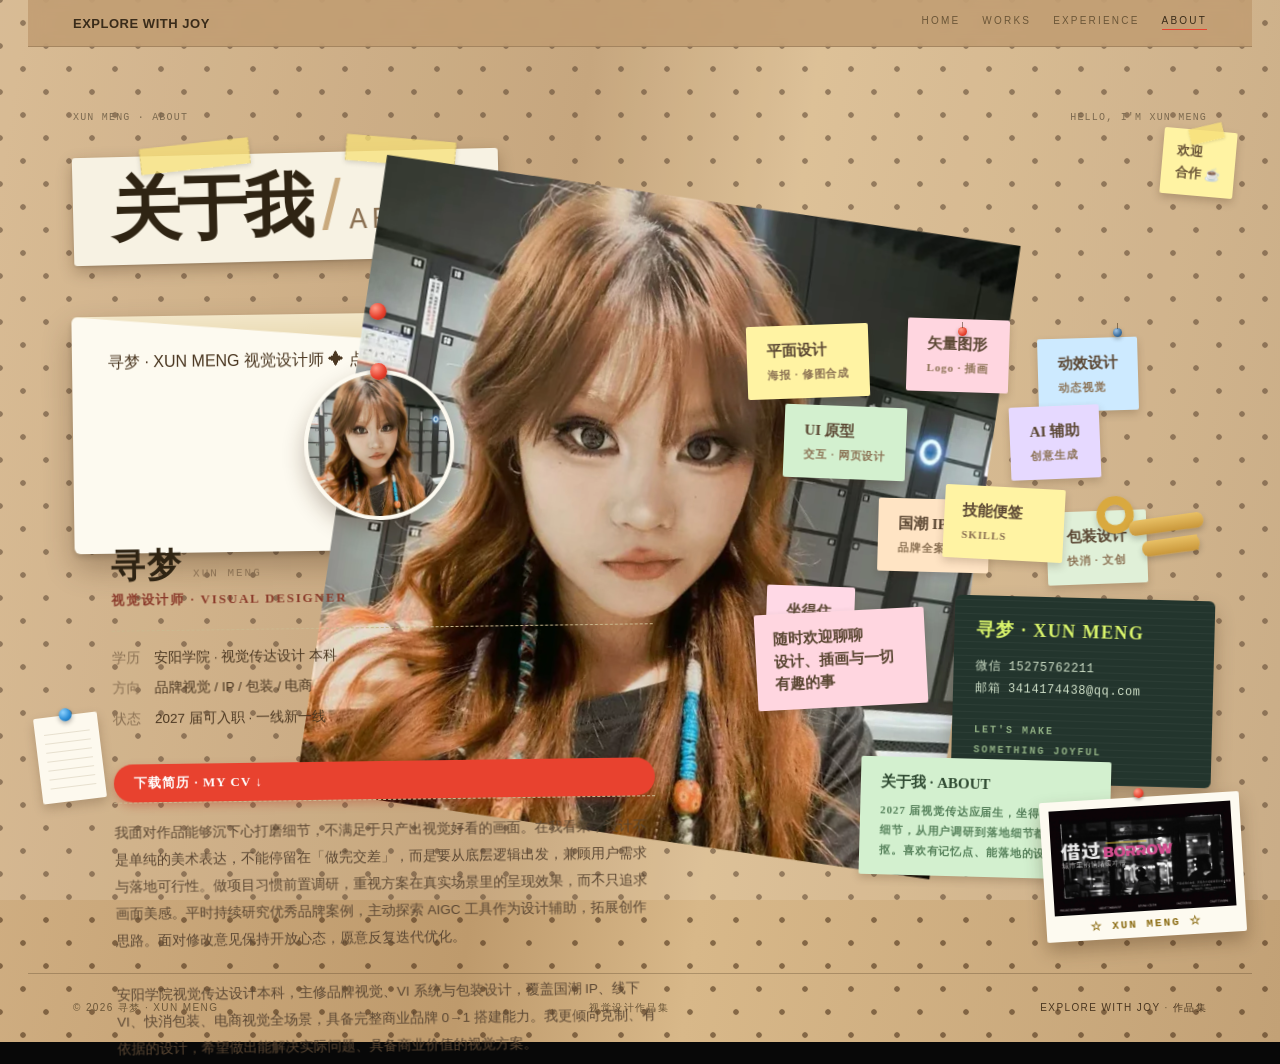
==== commit 7b308386: "update about.html" ====
--- a/about.html
+++ b/about.html
@@ -4,7 +4,7 @@
 <meta charset="UTF-8">
 <meta name="viewport" content="width=device-width, initial-scale=1">
 <title>关于 · 寻梦视觉设计作品集</title>
-<link rel="stylesheet" href="style.css?v=27">
+<link rel="stylesheet" href="style.css?v=28">
 </head>
 <body class="board-page">
 <nav class="site-nav">
@@ -29,20 +29,34 @@
 
   <div class="about-board">
     <!-- 证件卡 -->
-    <div class="id-card">
-      <a class="id-avatar" href="works.html" title="查看我的作品集">
-        <span class="avatar-img"><img src="assets/avatar.webp" alt="寻梦"></span>
-        <span class="avatar-hint">点击查看作品集 →</span>
-      </a>
-      <h2 class="id-name">寻梦<small>XUN MENG</small></h2>
-      <p class="id-role">视觉设计师 · VISUAL DESIGNER</p>
-      <dl class="id-meta">
-        <div><dt>学历</dt><dd>安阳学院 · 视觉传达设计 本科</dd></div>
-        <div><dt>方向</dt><dd>品牌视觉 / IP / 包装 / 电商</dd></div>
-        <div><dt>状态</dt><dd>2027 届可入职 · 一线新一线</dd></div>
-      </dl>
-      <a class="id-cv" href="assets/resume.pdf" download>下载简历 · MY CV ↓</a>
-      <p class="id-bio">我面对作品能够沉下心打磨细节，不满足于只产出视觉好看的画面。在我看来，设计不是单纯的美术表达，不能停留在「做完交差」，而是要从底层逻辑出发，兼顾用户需求与落地可行性。做项目习惯前置调研，重视方案在真实场景里的呈现效果，而不只追求画面美感。平时持续研究优秀品牌案例，主动探索 AIGC 工具作为设计辅助，拓展创作思路。面对修改意见保持开放心态，愿意反复迭代优化。<br><br>安阳学院视觉传达设计本科，主修品牌视觉、VI 系统与包装设计，覆盖国潮 IP、线下 VI、快消包装、电商视觉全场景，具备完整商业品牌 0→1 搭建能力。我更倾向克制、有依据的设计，希望做出能解决实际问题、具备商业价值的视觉方案。</p>
+    <div class="id-card" id="idCard">
+      <!-- 信封封面（点击拆开） -->
+      <div class="env" id="env" onclick="this.parentElement.classList.add('open')">
+        <div class="env-flap"></div>
+        <div class="env-stamp"><img src="assets/avatar.webp" alt="邮票"></div>
+        <div class="env-front">
+          <span class="env-to">寻梦 · XUN MENG</span>
+          <span class="env-role">视觉设计师</span>
+          <span class="env-hint">✦ 点击拆开 ✦</span>
+        </div>
+        <div class="env-seal"></div>
+      </div>
+      <!-- 信纸（展开后可见） -->
+      <div class="letter">
+        <a class="id-avatar" href="works.html" title="查看我的作品集">
+          <span class="avatar-img"><img src="assets/avatar.webp" alt="寻梦"></span>
+          <span class="avatar-hint">点击查看作品集 →</span>
+        </a>
+        <h2 class="id-name">寻梦<small>XUN MENG</small></h2>
+        <p class="id-role">视觉设计师 · VISUAL DESIGNER</p>
+        <dl class="id-meta">
+          <div><dt>学历</dt><dd>安阳学院 · 视觉传达设计 本科</dd></div>
+          <div><dt>方向</dt><dd>品牌视觉 / IP / 包装 / 电商</dd></div>
+          <div><dt>状态</dt><dd>2027 届可入职 · 一线新一线</dd></div>
+        </dl>
+        <a class="id-cv" href="assets/resume.pdf" download>下载简历 · MY CV ↓</a>
+        <p class="id-bio">我面对作品能够沉下心打磨细节，不满足于只产出视觉好看的画面。在我看来，设计不是单纯的美术表达，不能停留在「做完交差」，而是要从底层逻辑出发，兼顾用户需求与落地可行性。做项目习惯前置调研，重视方案在真实场景里的呈现效果，而不只追求画面美感。平时持续研究优秀品牌案例，主动探索 AIGC 工具作为设计辅助，拓展创作思路。面对修改意见保持开放心态，愿意反复迭代优化。<br><br>安阳学院视觉传达设计本科，主修品牌视觉、VI 系统与包装设计，覆盖国潮 IP、线下 VI、快消包装、电商视觉全场景，具备完整商业品牌 0→1 搭建能力。我更倾向克制、有依据的设计，希望做出能解决实际问题、具备商业价值的视觉方案。</p>
+      </div>
     </div>
 
     <!-- 板上便签与名片 -->
--- a/style.css
+++ b/style.css
@@ -182,9 +182,9 @@
 .id-meta dd{color:var(--ink2,#4a3620);margin:0}
 .id-bio{font-size:13.5px;line-height:2;color:#5a4632;margin:0;border-top:1px dashed #cbb98f;padding-top:16px}
 .about-notes{display:flex;flex-wrap:wrap;gap:14px;position:relative}
-.note{background:#fff3a3;padding:9px 14px;border-radius:2px;box-shadow:0 4px 9px rgba(56,34,14,.2);font:700 13px/1.5 楷体,KaiTi,STKaiti;color:#5a4632;rotate:var(--nr,0deg)}
-.note small{color:#8a7052;font-size:10px;letter-spacing:.1em}
-.s1{--nr:-2deg;background:#fff3a3}.s2{--nr:1.8deg;background:#ffd6e0}.s3{--nr:-1.6deg;background:#cdeaff}.s4{--nr:2.2deg;background:#d3f0cf}.s5{--nr:-2.3deg;background:#e6d9ff}
+.note{background:#fff3a3;padding:14px 20px;border-radius:2px;box-shadow:0 4px 9px rgba(56,34,14,.2);font:700 15px/1.5 楷体,KaiTi,STKaiti;color:#5a4632;rotate:var(--nr,0deg)}
+.note small{color:#8a7052;font-size:11px;letter-spacing:.08em}
+.s1{--nr:-2deg;background:#fff3a3}.s2{--nr:1.8deg;background:#ffd6e0}.s3{--nr:-1.6deg;background:#cdeaff}.s4{--nr:2.2deg;background:#d3f0cf}.s5{--nr:-2.3deg;background:#e6d9ff}.s6{--nr:1.5deg;background:#ffe4c4}.s7{--nr:-2deg;background:#e0f0d8}.s8{--nr:2deg;background:#ffd9e6}
 .n1{--nr:3deg;background:#fff3a3;padding:14px 18px;align-self:start}
 .n2{--nr:-3deg;background:#ffd6e0;padding:14px 18px;align-self:end}
 .business-card{width:min(100%,260px);background:#23352d;color:#f3ead6;border-radius:6px;padding:24px 22px;box-shadow:0 10px 20px rgba(56,34,14,.3);rotate:1.5deg;position:relative;overflow:hidden}
@@ -515,6 +515,9 @@
 .about-notes .note.s3{left:64%;top:4%}
 .about-notes .note.s4{left:10%;top:15%}
 .about-notes .note.s5{left:58%;top:15%}
+.about-notes .note.s6{left:30%;top:30%}
+.about-notes .note.s7{left:66%;top:32%}
+.about-notes .note.s8{left:6%;top:44%}
 .about-notes .note.n1{left:44%;top:28%;width:120px}
 .about-notes .business-card{left:46%;top:46%}
 .about-notes .note.n2{left:4%;top:48%;max-width:170px}
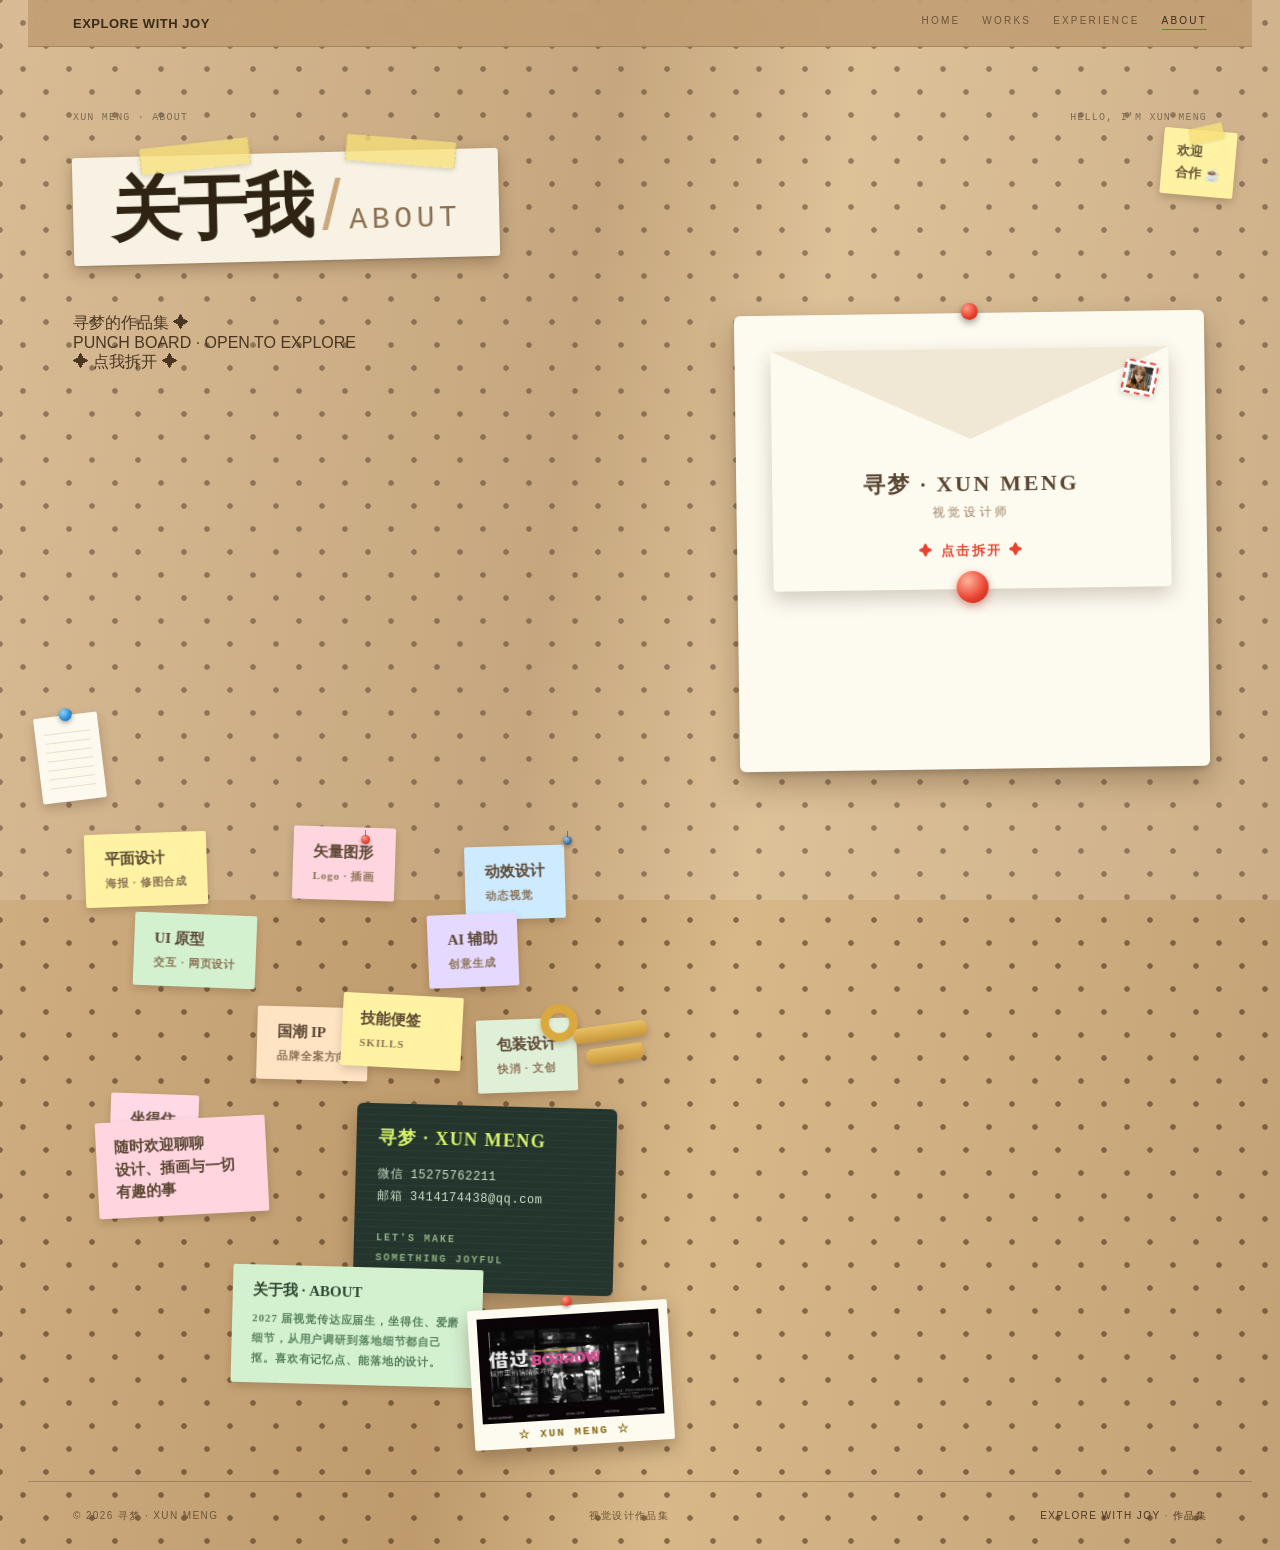
==== commit 4dee38a6: "update about.html" ====
--- a/about.html
+++ b/about.html
@@ -4,7 +4,7 @@
 <meta charset="UTF-8">
 <meta name="viewport" content="width=device-width, initial-scale=1">
 <title>关于 · 寻梦视觉设计作品集</title>
-<link rel="stylesheet" href="style.css?v=28">
+<link rel="stylesheet" href="style.css?v=29">
 </head>
 <body class="board-page">
 <nav class="site-nav">
@@ -27,7 +27,16 @@
     <span class="tape tape-l"></span><span class="tape tape-r"></span>
   </div>
 
-  <div class="about-board">
+  <div class="about-board" id="aboutBoard">
+    <div class="big-env" id="bigEnv" onclick="document.getElementById('aboutBoard').classList.add('open')">
+      <div class="big-flap"></div>
+      <div class="big-body">
+        <div class="big-to">寻梦的作品集 ✦</div>
+        <div class="big-sub">PUNCH BOARD · OPEN TO EXPLORE</div>
+        <div class="big-hint">✦ 点我拆开 ✦</div>
+      </div>
+      <div class="big-seal"></div>
+    </div>
     <!-- 证件卡 -->
     <div class="id-card" id="idCard">
       <!-- 信封封面（点击拆开） -->
--- a/style.css
+++ b/style.css
@@ -162,6 +162,22 @@
 
 /* ========== v3 关于页：证件卡 / 便签 / 名片 ========== */
 .about-board{display:grid;grid-template-columns:1.5fr 1.15fr;gap:52px;margin-top:44px;align-items:start}
+
+/* ===== 信封拆信交互 ===== */
+#id-card{position:relative;overflow:visible;transition:min-height .6s cubic-bezier(.22,1,.36,1)}
+.env{position:relative;width:100%;height:240px;background:#fdfaf0;border-radius:4px;box-shadow:0 8px 20px rgba(56,34,14,.22);cursor:pointer;transition:opacity .5s ease, transform .6s cubic-bezier(.22,1,.36,1), visibility .5s}
+.env-flap{position:absolute;top:0;left:0;width:100%;height:0;border-left:150px solid transparent;border-right:150px solid transparent;border-top:90px solid #f0e8d4;transform-origin:top center;transition:transform .6s cubic-bezier(.22,1,.36,1);z-index:2}
+.env-stamp{position:absolute;top:14px;right:14px;width:52px;height:64px;background:#fff;padding:3px;border-radius:2px;box-shadow:0 2px 6px rgba(0,0,0,.15);z-index:3;overflow:hidden;transform:rotate(3deg)}
+.env-stamp img{width:100%;height:100%;object-fit:cover;border-radius:1px}
+.env-front{position:absolute;top:120px;left:0;right:0;text-align:center;z-index:1}
+.env-to{display:block;font:700 22px/1.4 楷体,KaiTi,STKaiti;color:#5a4632;letter-spacing:.12em}
+.env-role{display:block;font:12px/1.6 'Courier New',monospace;color:#9a8060;letter-spacing:.3em;margin-top:4px}
+.env-hint{display:block;margin-top:18px;font:700 13px/1.6 楷体,KaiTi,STKaiti;color:#e8422f;letter-spacing:.2em;animation:envPulse 2s ease-in-out infinite}
+@keyframes envPulse{0%,100%{opacity:.6}50%{opacity:1}}
+.env-seal{position:absolute;bottom:-14px;left:50%;margin-left:-16px;width:32px;height:32px;border-radius:50%;background:radial-gradient(circle at 35% 30%,#ffb39b,#e8422f 60%,#b02313);box-shadow:0 3px 8px rgba(180,30,19,.4);z-index:4}
+.letter{opacity:0;transform:translateY(30px);transition:opacity .5s ease .3s, transform .6s cubic-bezier(.22,1,.36,1) .3s;pointer-events:none}
+#id-card.open .env{opacity:0;transform:translateY(-110%) rotate(-4deg);visibility:hidden}
+#id-card.open .letter{opacity:1;transform:translateY(0);pointer-events:auto}
 .id-card{position:relative;background:#fdfaf0;border-radius:6px;box-shadow:0 14px 30px rgba(56,34,14,.3),0 3px 6px rgba(0,0,0,.16);padding:36px 36px 30px;rotate:-.8deg;animation:pin-in .6s cubic-bezier(.22,1,.36,1) both}
 .id-card::before{content:"";position:absolute;top:-10px;left:50%;margin-left:-8px;width:17px;height:17px;border-radius:50%;background:radial-gradient(circle at 35% 30%,var(--accl,#ff9b87),var(--acc,#e8422f) 55%,var(--accd,#b02313));box-shadow:0 3px 7px rgba(0,0,0,.38);z-index:2}
 .id-avatar{display:block;position:relative;width:150px;height:150px;margin:0 auto 24px;text-decoration:none;border-radius:50%;animation:pin-in .6s cubic-bezier(.22,1,.36,1) both}
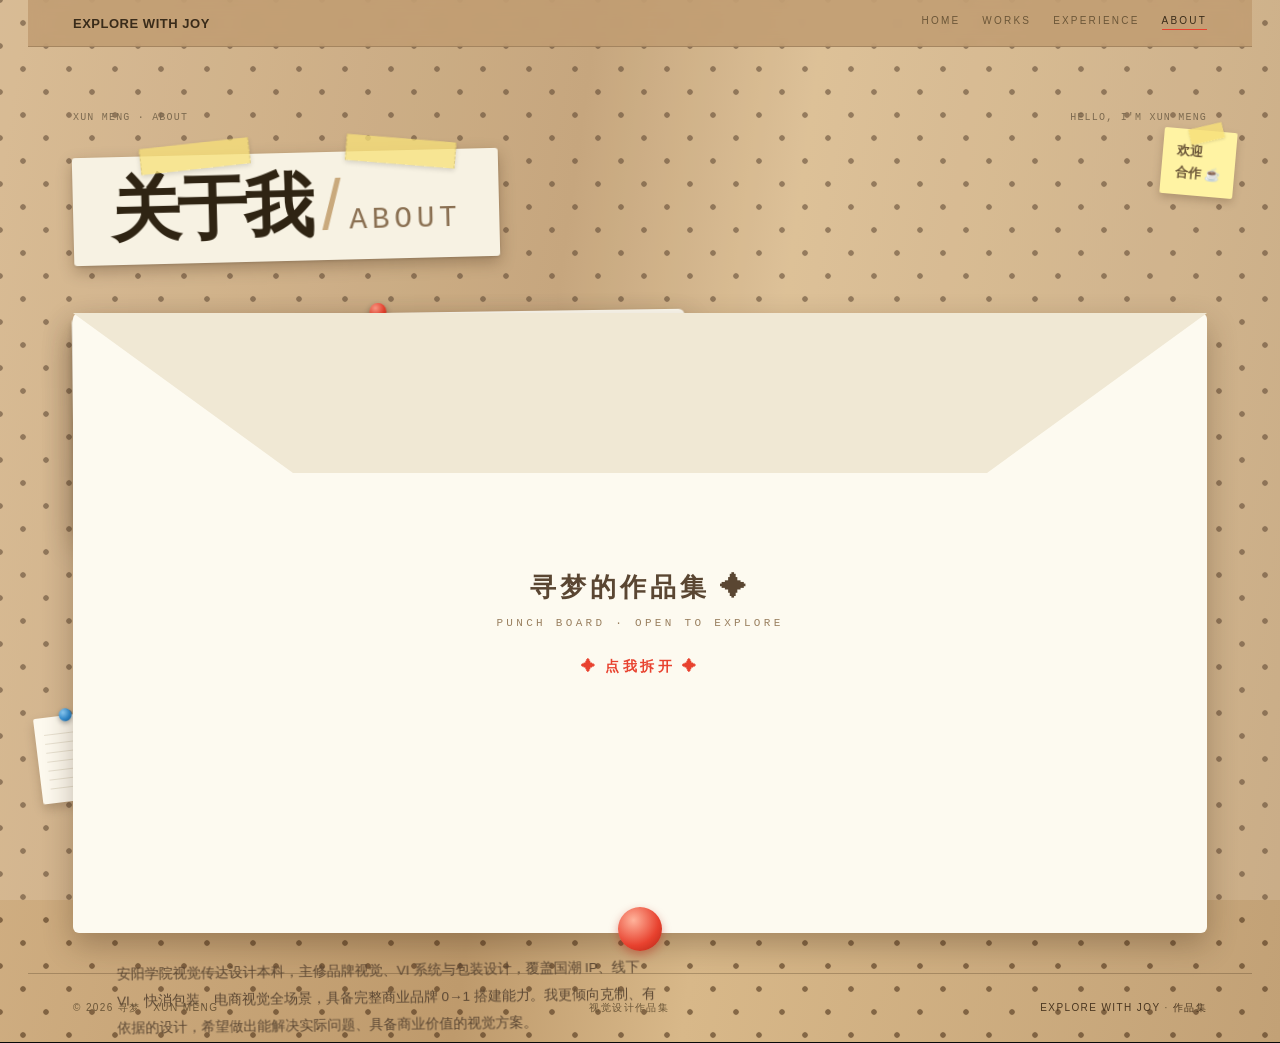
==== commit 605f9055: "update about.html" ====
--- a/about.html
+++ b/about.html
@@ -4,7 +4,7 @@
 <meta charset="UTF-8">
 <meta name="viewport" content="width=device-width, initial-scale=1">
 <title>关于 · 寻梦视觉设计作品集</title>
-<link rel="stylesheet" href="style.css?v=29">
+<link rel="stylesheet" href="style.css?v=30">
 </head>
 <body class="board-page">
 <nav class="site-nav">
@@ -39,19 +39,7 @@
     </div>
     <!-- 证件卡 -->
     <div class="id-card" id="idCard">
-      <!-- 信封封面（点击拆开） -->
-      <div class="env" id="env" onclick="this.parentElement.classList.add('open')">
-        <div class="env-flap"></div>
-        <div class="env-stamp"><img src="assets/avatar.webp" alt="邮票"></div>
-        <div class="env-front">
-          <span class="env-to">寻梦 · XUN MENG</span>
-          <span class="env-role">视觉设计师</span>
-          <span class="env-hint">✦ 点击拆开 ✦</span>
-        </div>
-        <div class="env-seal"></div>
-      </div>
-      <!-- 信纸（展开后可见） -->
-      <div class="letter">
+      <div class="letter" style="opacity:1;transform:none;pointer-events:auto">
         <a class="id-avatar" href="works.html" title="查看我的作品集">
           <span class="avatar-img"><img src="assets/avatar.webp" alt="寻梦"></span>
           <span class="avatar-hint">点击查看作品集 →</span>
--- a/style.css
+++ b/style.css
@@ -161,6 +161,20 @@
 @media(max-width:700px){body.board-page{background-size:38px 38px,38px 38px,cover;background-position:0 0,19px 19px,0 0}.tape-title{padding:14px 22px 15px;rotate:-2deg}.tape{width:70px;height:20px;top:-9px}.cat-tabs{gap:9px}.cat-tab{padding:8px 15px;font-size:13px}.gallery{grid-template-columns:repeat(auto-fill,minmax(148px,1fr));gap:18px 12px}.work-card{padding:7px 7px 4px}.work-card figcaption{font-size:11.5px}.note-yellow{display:none}.pin-paper{display:none}.photo-snap{display:none}}
 
 /* ========== v3 关于页：证件卡 / 便签 / 名片 ========== */
+
+/* ===== 大信封：初始盖住整个洞洞板，点击拆开 ===== */
+.big-env{position:absolute;inset:0;z-index:50;background:#fdfaf0;border-radius:6px;box-shadow:0 12px 30px rgba(56,34,14,.3);cursor:pointer;transition:opacity .6s ease, transform .7s cubic-bezier(.22,1,.36,1), visibility .6s}
+.big-flap{position:absolute;top:0;left:0;width:100%;height:0;border-left:220px solid transparent;border-right:220px solid transparent;border-top:160px solid #f0e8d4;transform-origin:top center;z-index:2}
+.big-body{position:absolute;top:50%;left:0;right:0;transform:translateY(-50%);text-align:center;z-index:1}
+.big-to{font:700 26px/1.6 楷体,KaiTi,STKaiti;color:#5a4632;letter-spacing:.15em}
+.big-sub{font:11px/1.6 'Courier New',monospace;color:#9a8060;letter-spacing:.3em;margin-top:6px}
+.big-hint{margin-top:24px;font:700 14px/1.6 楷体,KaiTi,STKaiti;color:#e8422f;letter-spacing:.25em;animation:envPulse 2s ease-in-out infinite}
+.big-seal{position:absolute;bottom:-18px;left:50%;margin-left:-22px;width:44px;height:44px;border-radius:50%;background:radial-gradient(circle at 35% 30%,#ffb39b,#e8422f 60%,#b02313);box-shadow:0 4px 10px rgba(180,30,19,.4);z-index:3}
+#aboutBoard.open .big-env{opacity:0;transform:translateY(-105%) rotate(-5deg);visibility:hidden}
+/* 内容初始藏起，拆开后散开 */
+#aboutBoard .id-card, #aboutBoard .about-notes{opacity:0;transform:translateY(40px) scale(.85);transition:opacity .6s ease, transform .7s cubic-bezier(.22,1,.36,1)}
+#aboutBoard.open .id-card{opacity:1;transform:none;transition-delay:.25s}
+#aboutBoard.open .about-notes{opacity:1;transform:none;transition-delay:.45s}
 .about-board{display:grid;grid-template-columns:1.5fr 1.15fr;gap:52px;margin-top:44px;align-items:start}
 
 /* ===== 信封拆信交互 ===== */
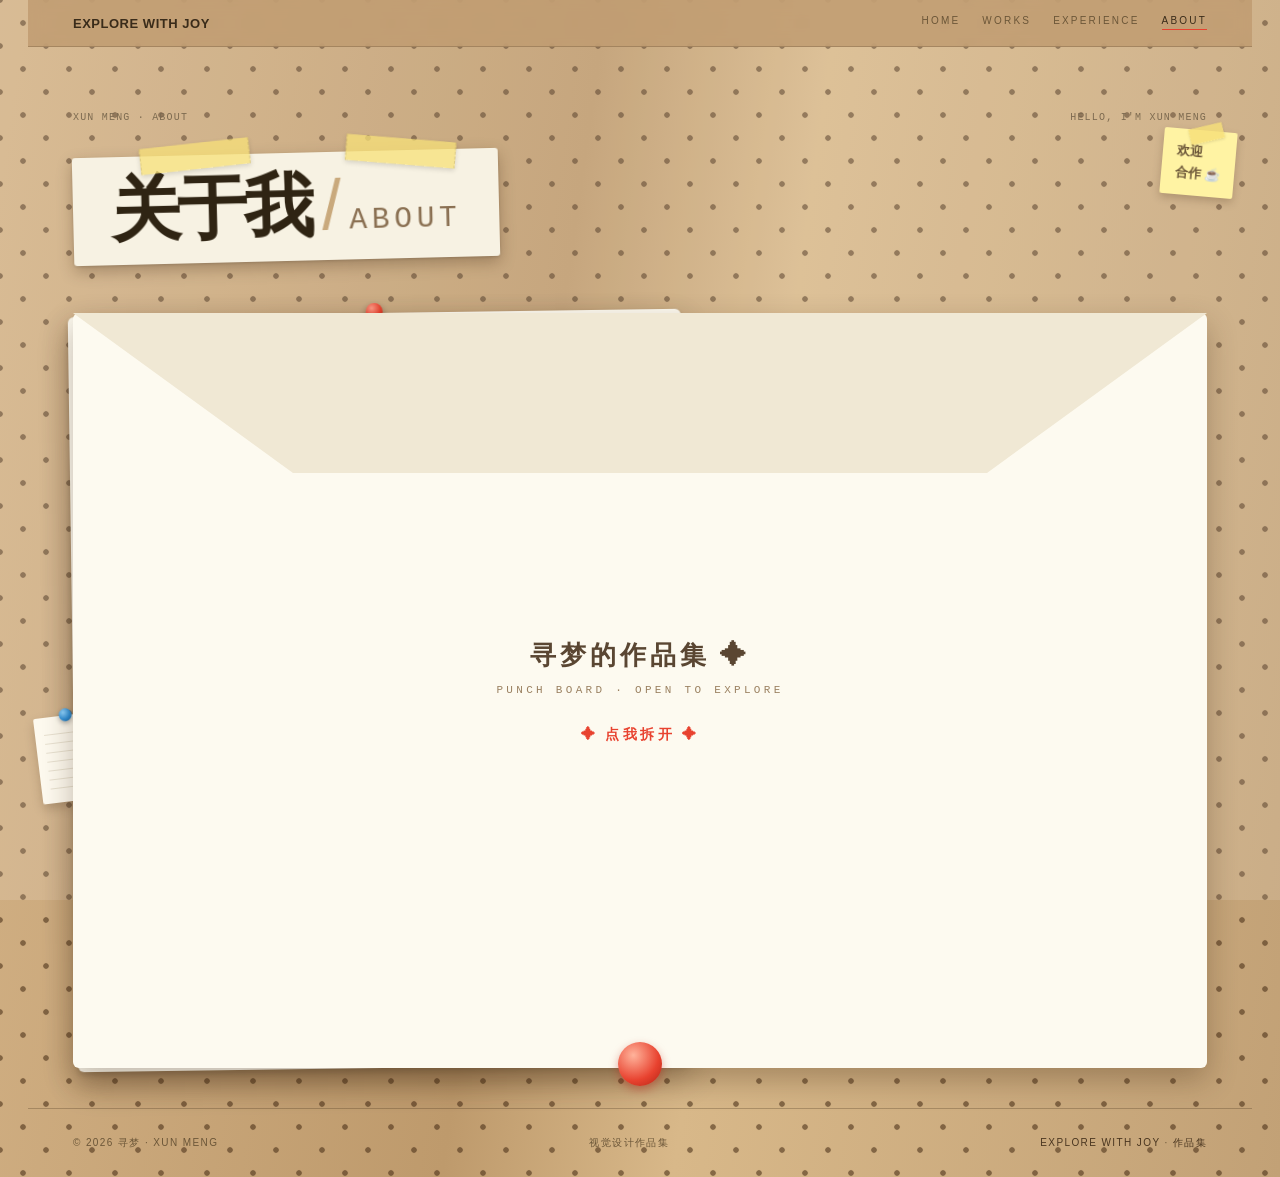
==== commit 05b36266: "update about.html" ====
--- a/about.html
+++ b/about.html
@@ -39,7 +39,7 @@
     </div>
     <!-- 证件卡 -->
     <div class="id-card" id="idCard">
-      <div class="letter" style="opacity:1;transform:none;pointer-events:auto">
+      <div class="paper" style="opacity:1;transform:none;pointer-events:auto">
         <a class="id-avatar" href="works.html" title="查看我的作品集">
           <span class="avatar-img"><img src="assets/avatar.webp" alt="寻梦"></span>
           <span class="avatar-hint">点击查看作品集 →</span>
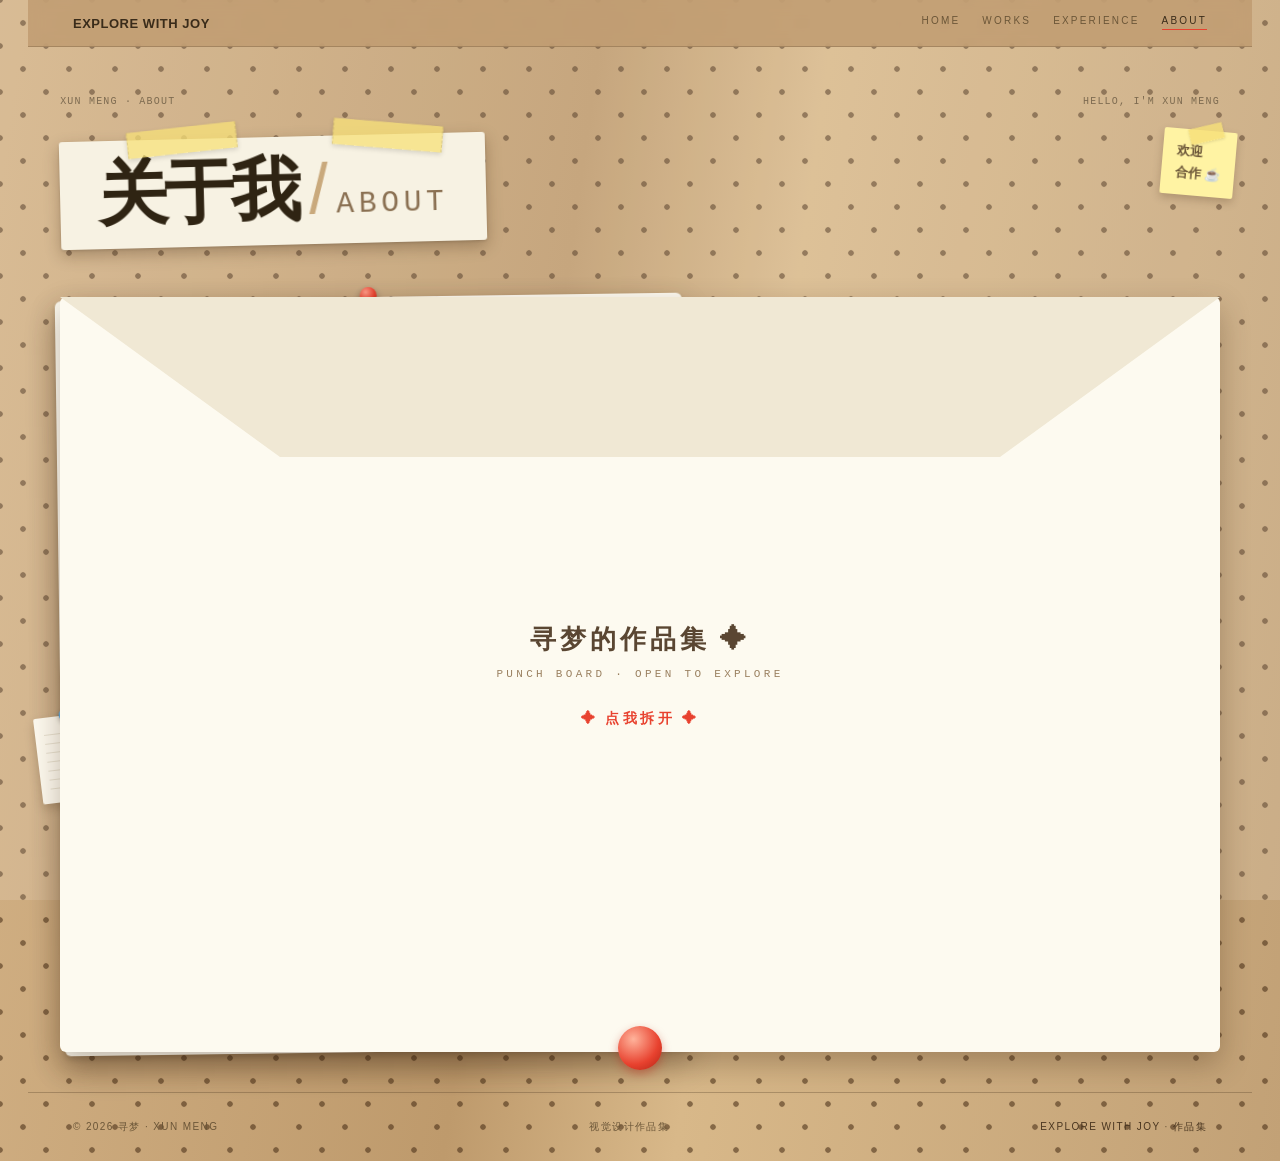
==== commit a30008b9: "update about.html" ====
--- a/about.html
+++ b/about.html
@@ -1,10 +1,10 @@
-<!DOCTYPE html>
+﻿<!DOCTYPE html>
 <html lang="zh-CN">
 <head>
 <meta charset="UTF-8">
 <meta name="viewport" content="width=device-width, initial-scale=1">
 <title>关于 · 寻梦视觉设计作品集</title>
-<link rel="stylesheet" href="style.css?v=30">
+<link rel="stylesheet" href="style.css?v=33">
 </head>
 <body class="board-page">
 <nav class="site-nav">
--- a/style.css
+++ b/style.css
@@ -40,7 +40,7 @@
 .site-links a{font:10px/1 Arial,sans-serif;letter-spacing:.22em;color:#5a6a60;text-decoration:none;padding-bottom:3px;border-bottom:1px solid transparent}
 .site-links a:hover{color:#23352d}
 .site-links a.on{color:#17201e;border-bottom-color:#d8f36a}
-.page-main{width:100%;margin:0 auto;padding:64px 3.5vw 40px;max-width:1500px}
+.page-main{width:100%;margin:0 auto;padding:48px 2.5vw 40px;max-width:1780px}
 .page-eyebrow{margin-bottom:26px}
 .page-title{font-size:clamp(38px,6.5vw,84px);letter-spacing:-.05em;line-height:1.05;color:#17201e;margin:0 0 8px}
 .title-slash{color:#7a8a7d;font-weight:400;margin:0 .18em}
@@ -189,9 +189,9 @@
 .env-hint{display:block;margin-top:18px;font:700 13px/1.6 楷体,KaiTi,STKaiti;color:#e8422f;letter-spacing:.2em;animation:envPulse 2s ease-in-out infinite}
 @keyframes envPulse{0%,100%{opacity:.6}50%{opacity:1}}
 .env-seal{position:absolute;bottom:-14px;left:50%;margin-left:-16px;width:32px;height:32px;border-radius:50%;background:radial-gradient(circle at 35% 30%,#ffb39b,#e8422f 60%,#b02313);box-shadow:0 3px 8px rgba(180,30,19,.4);z-index:4}
-.letter{opacity:0;transform:translateY(30px);transition:opacity .5s ease .3s, transform .6s cubic-bezier(.22,1,.36,1) .3s;pointer-events:none}
+.paper{opacity:0;transform:translateY(30px);transition:opacity .5s ease .3s, transform .6s cubic-bezier(.22,1,.36,1) .3s;pointer-events:none}
 #id-card.open .env{opacity:0;transform:translateY(-110%) rotate(-4deg);visibility:hidden}
-#id-card.open .letter{opacity:1;transform:translateY(0);pointer-events:auto}
+#id-card.open .paper{opacity:1;transform:translateY(0);pointer-events:auto}
 .id-card{position:relative;background:#fdfaf0;border-radius:6px;box-shadow:0 14px 30px rgba(56,34,14,.3),0 3px 6px rgba(0,0,0,.16);padding:36px 36px 30px;rotate:-.8deg;animation:pin-in .6s cubic-bezier(.22,1,.36,1) both}
 .id-card::before{content:"";position:absolute;top:-10px;left:50%;margin-left:-8px;width:17px;height:17px;border-radius:50%;background:radial-gradient(circle at 35% 30%,var(--accl,#ff9b87),var(--acc,#e8422f) 55%,var(--accd,#b02313));box-shadow:0 3px 7px rgba(0,0,0,.38);z-index:2}
 .id-avatar{display:block;position:relative;width:150px;height:150px;margin:0 auto 24px;text-decoration:none;border-radius:50%;animation:pin-in .6s cubic-bezier(.22,1,.36,1) both}
@@ -265,8 +265,8 @@
 @media(max-width:700px){.sea-main{padding:26px 5vw 8px}.sea-title{font-size:11vw}.sea-sub{letter-spacing:.16em;font-size:8px}.sea-hint{font-size:12px}.sea-fish img{height:calc(var(--h,150px)*0.72)}.bubble{width:82px;height:82px}.bubble::after{display:none}}
 
 /* ========== v5 首页：洞洞板工作台欢迎页 ========== */
-.home-wrap{position:relative;z-index:2;display:grid;grid-template-columns:210px 1fr;gap:26px;max-width:1240px;margin:0 auto;padding:30px 3.5vw 36px;align-items:start}
-.board-side{position:sticky;top:86px;background:rgba(253,250,240,.9);border-radius:6px;box-shadow:0 10px 22px rgba(56,34,14,.22);padding:22px 18px;border:1px solid rgba(74,54,32,.16)}
+.home-wrap{position:relative;z-index:2;display:grid;grid-template-columns:1fr;max-width:1680px;margin:0 auto;padding:30px 3vw 36px;align-items:start}
+.board-side{display:none!important}
 .side-brand{display:flex;flex-direction:column;gap:5px;padding-bottom:16px;border-bottom:1px dashed #cbb98f}
 .side-name{font:700 22px/1.1 楷体,KaiTi,STKaiti;color:#2f2413;letter-spacing:.1em}
 .side-tag{font:700 10px/1.5 'Courier New',monospace;color:var(--accd,#b02313);letter-spacing:.18em}
@@ -384,6 +384,8 @@
 .exp-card::before{content:"";position:absolute;top:-8px;left:50%;margin-left:-5px;width:10px;height:10px;border-radius:50%;background:#efe9da;border:1.5px solid var(--board,#c9a97c);box-shadow:inset 0 0 0 2px #fdfaf0}
 .exp-card h3{margin:0 0 6px;font:700 16px/1.4 楷体,KaiTi,STKaiti;color:var(--ink,#3a2c1a);letter-spacing:.05em}
 .exp-card p{margin:0;font:12px/1.9 楷体,KaiTi,STKaiti;color:var(--ink3,#6b5638)}
+
+.exp-tag.c1{background:#e8422f}.exp-tag.c2{background:#f08a3c}.exp-tag.c3{background:#8b5a2b}.exp-tag.c4{background:#e8789c}.exp-tag.c5{background:#9b7ede}.exp-tag.c6{background:#4cb8a0}.exp-tag.c7{background:#5a9fd8}.exp-tag.c8{background:#58a15c}.exp-tag.c9{background:#c9a227}.exp-tag.c10{background:#d6487e}.exp-tag.c11{background:#3a6ea5}.exp-tag.c12{background:#7a7a7a}
 .exp-card .exp-tag{display:inline-block;font:700 9px/1.5 'Courier New',monospace;color:#fff;background:#58a15c;padding:2px 8px;border-radius:999px;letter-spacing:.08em;margin-bottom:7px}
 .exp-item:nth-child(odd) .exp-card{rotate:-.6deg}
 .exp-item:nth-child(even) .exp-card{rotate:.7deg}
@@ -454,7 +456,7 @@
 
 /* ===== 大屏放大（>=1440px）：洞洞板更占屏、更显眼 ===== */
 @media(min-width:1440px){
-  .home-wrap{grid-template-columns:252px 1fr;gap:32px;max-width:min(1680px,96vw);padding:36px 2.5vw 44px}
+  .home-wrap{grid-template-columns:1fr;max-width:min(1780px,97vw);padding:30px 2vw 44px}
   .board-side{padding:26px 22px}
   .side-name{font-size:26px}
   .side-tag{font-size:11px}
